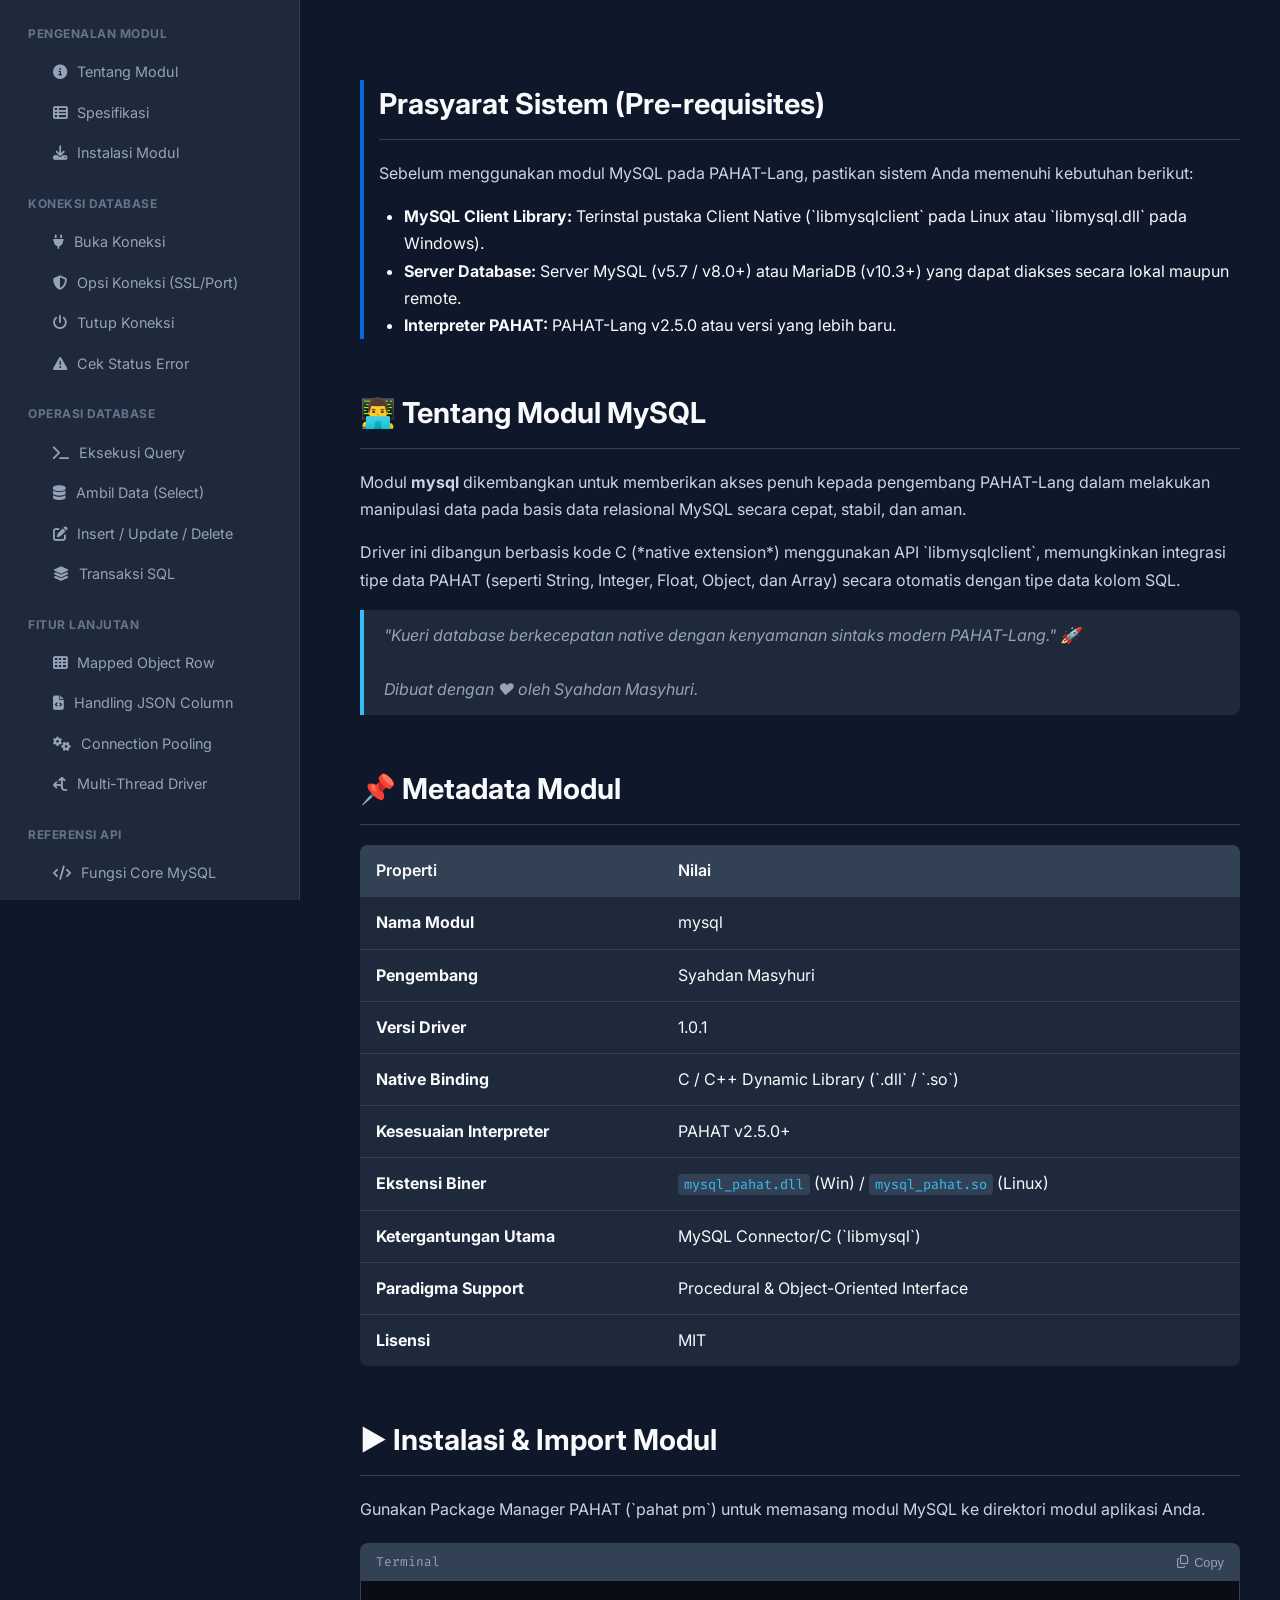
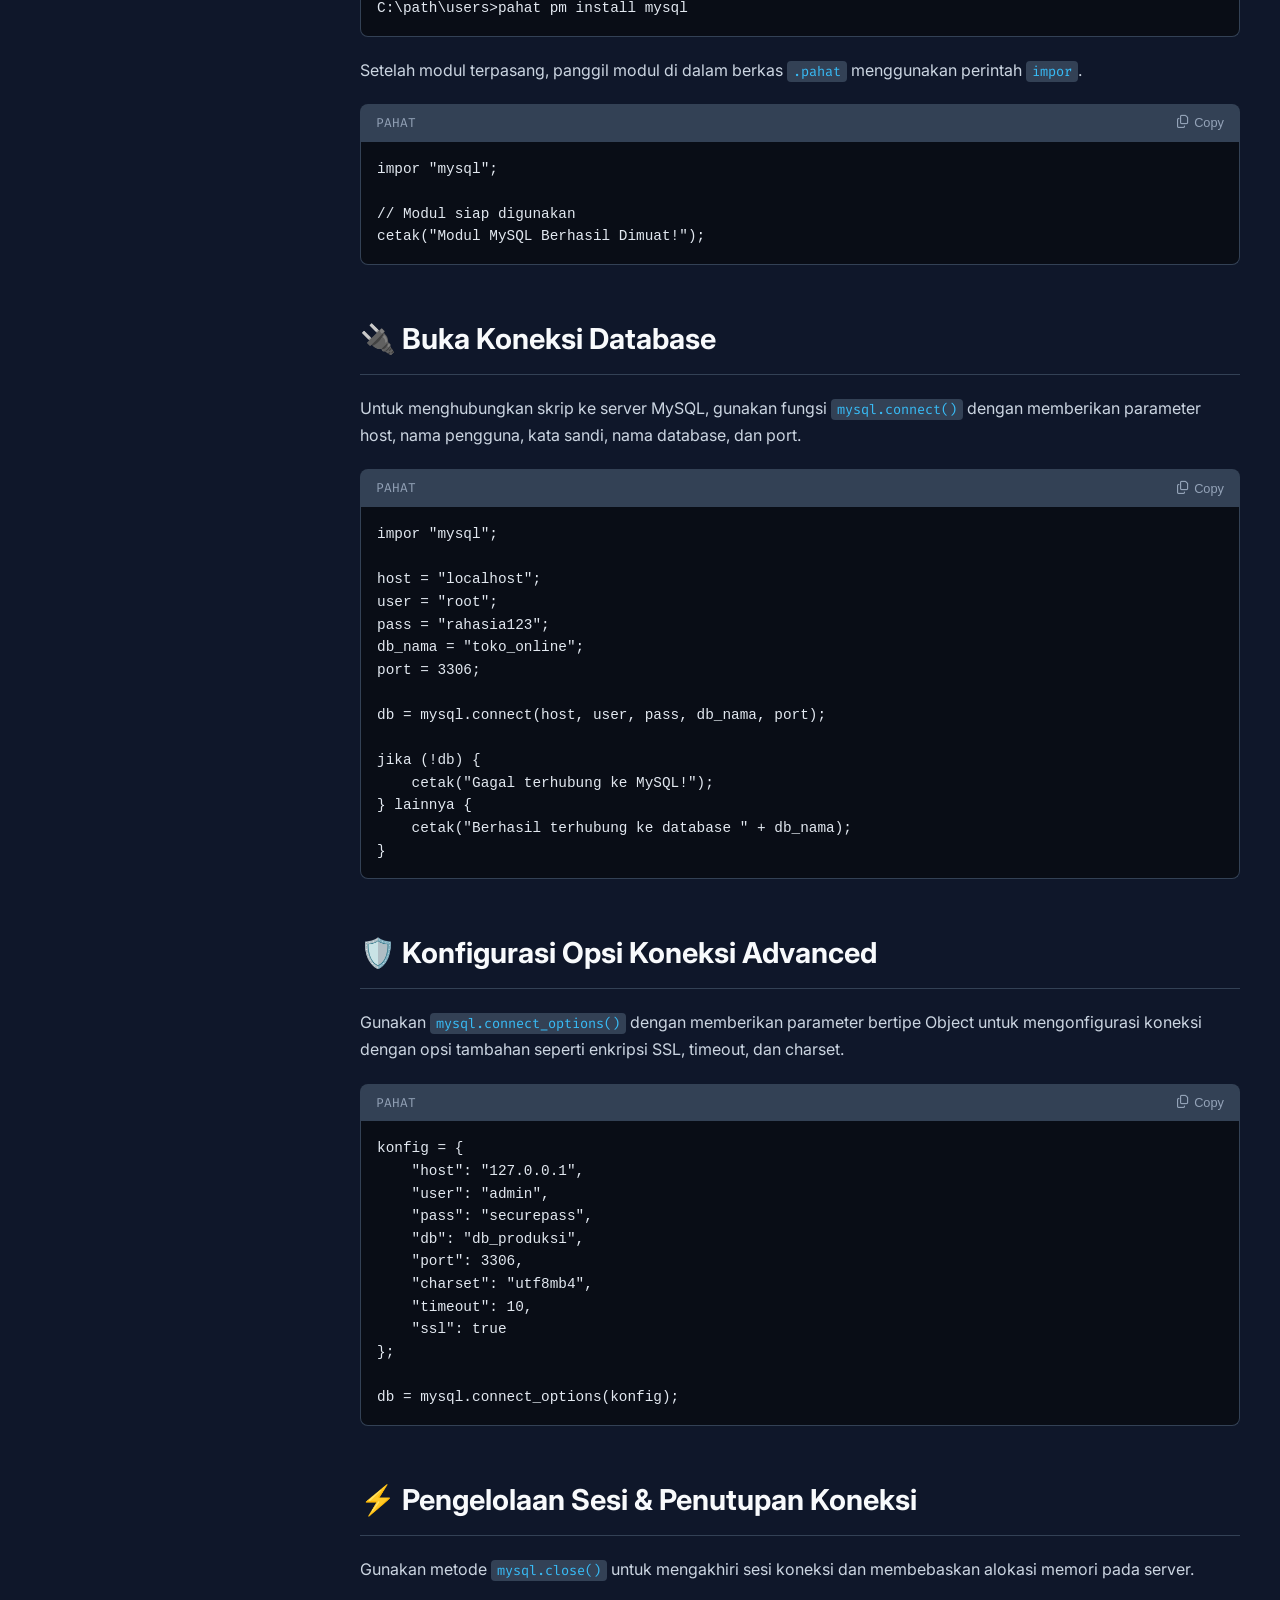
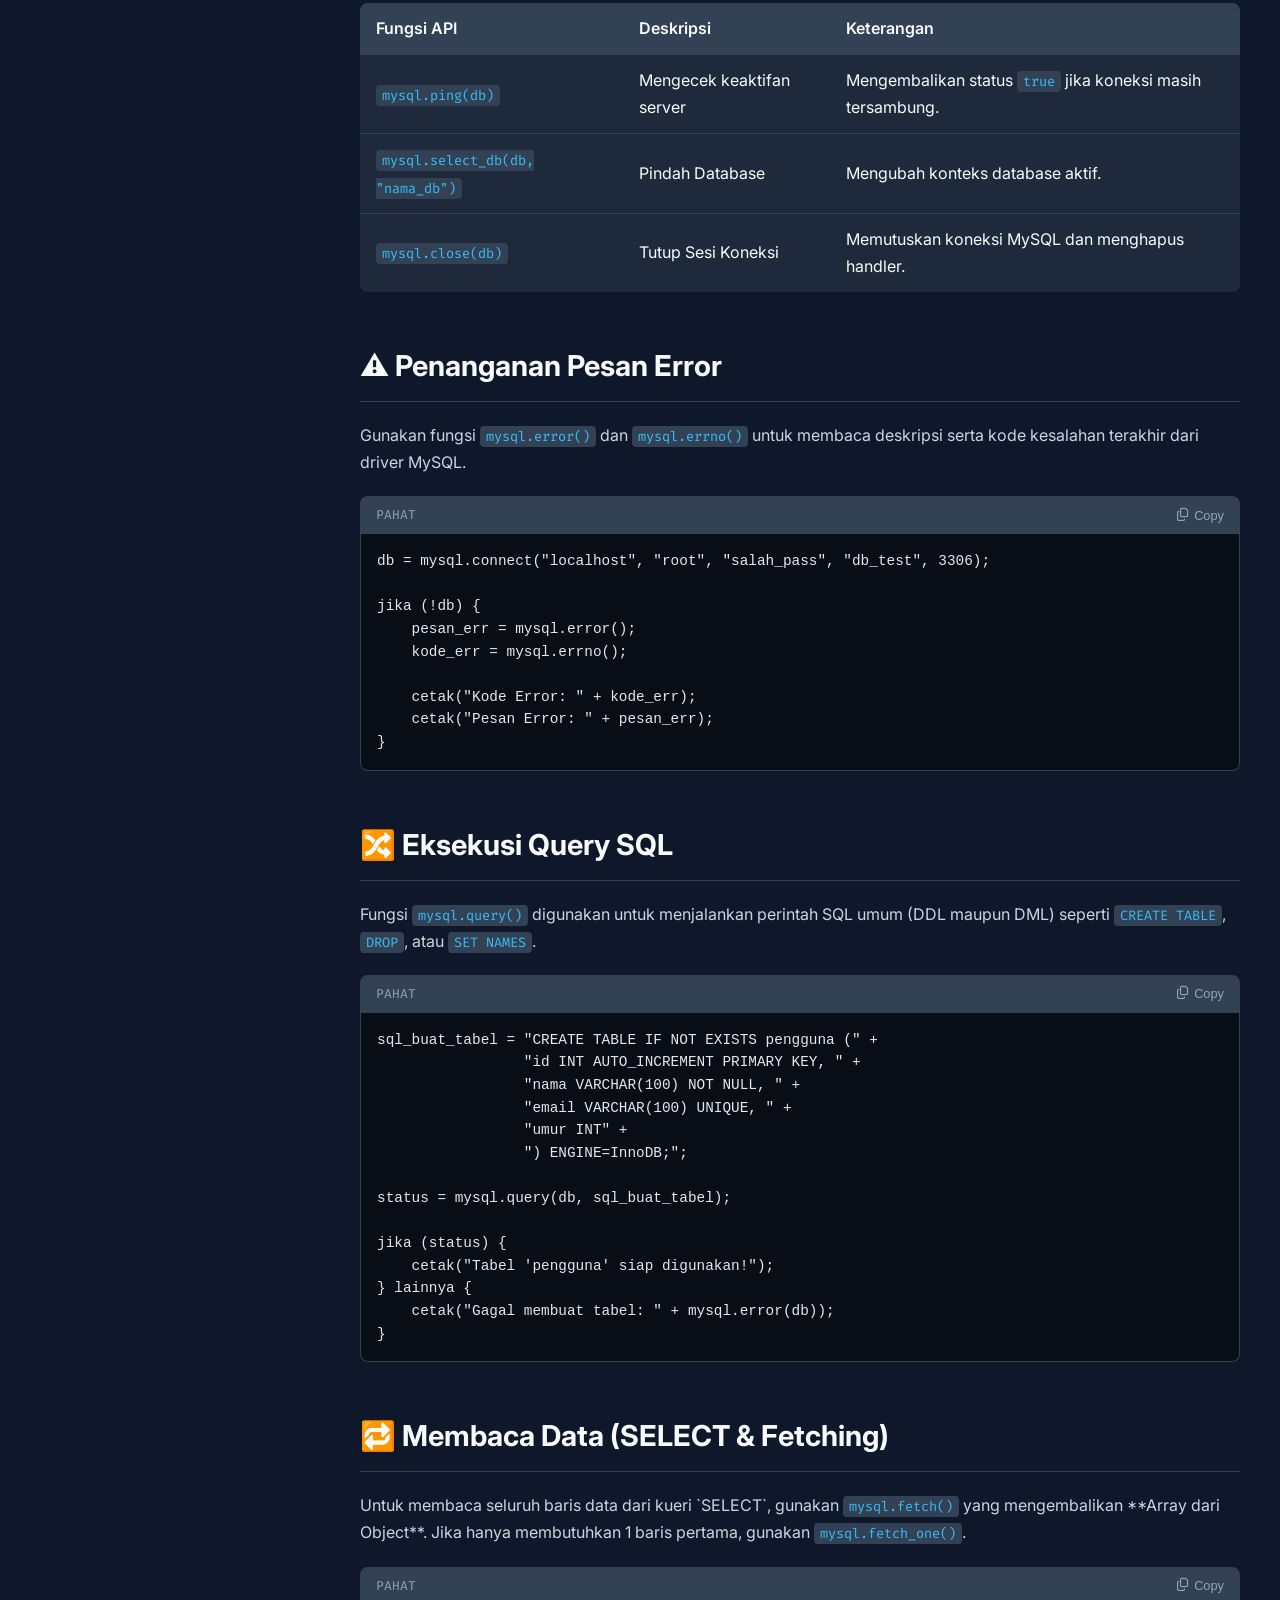
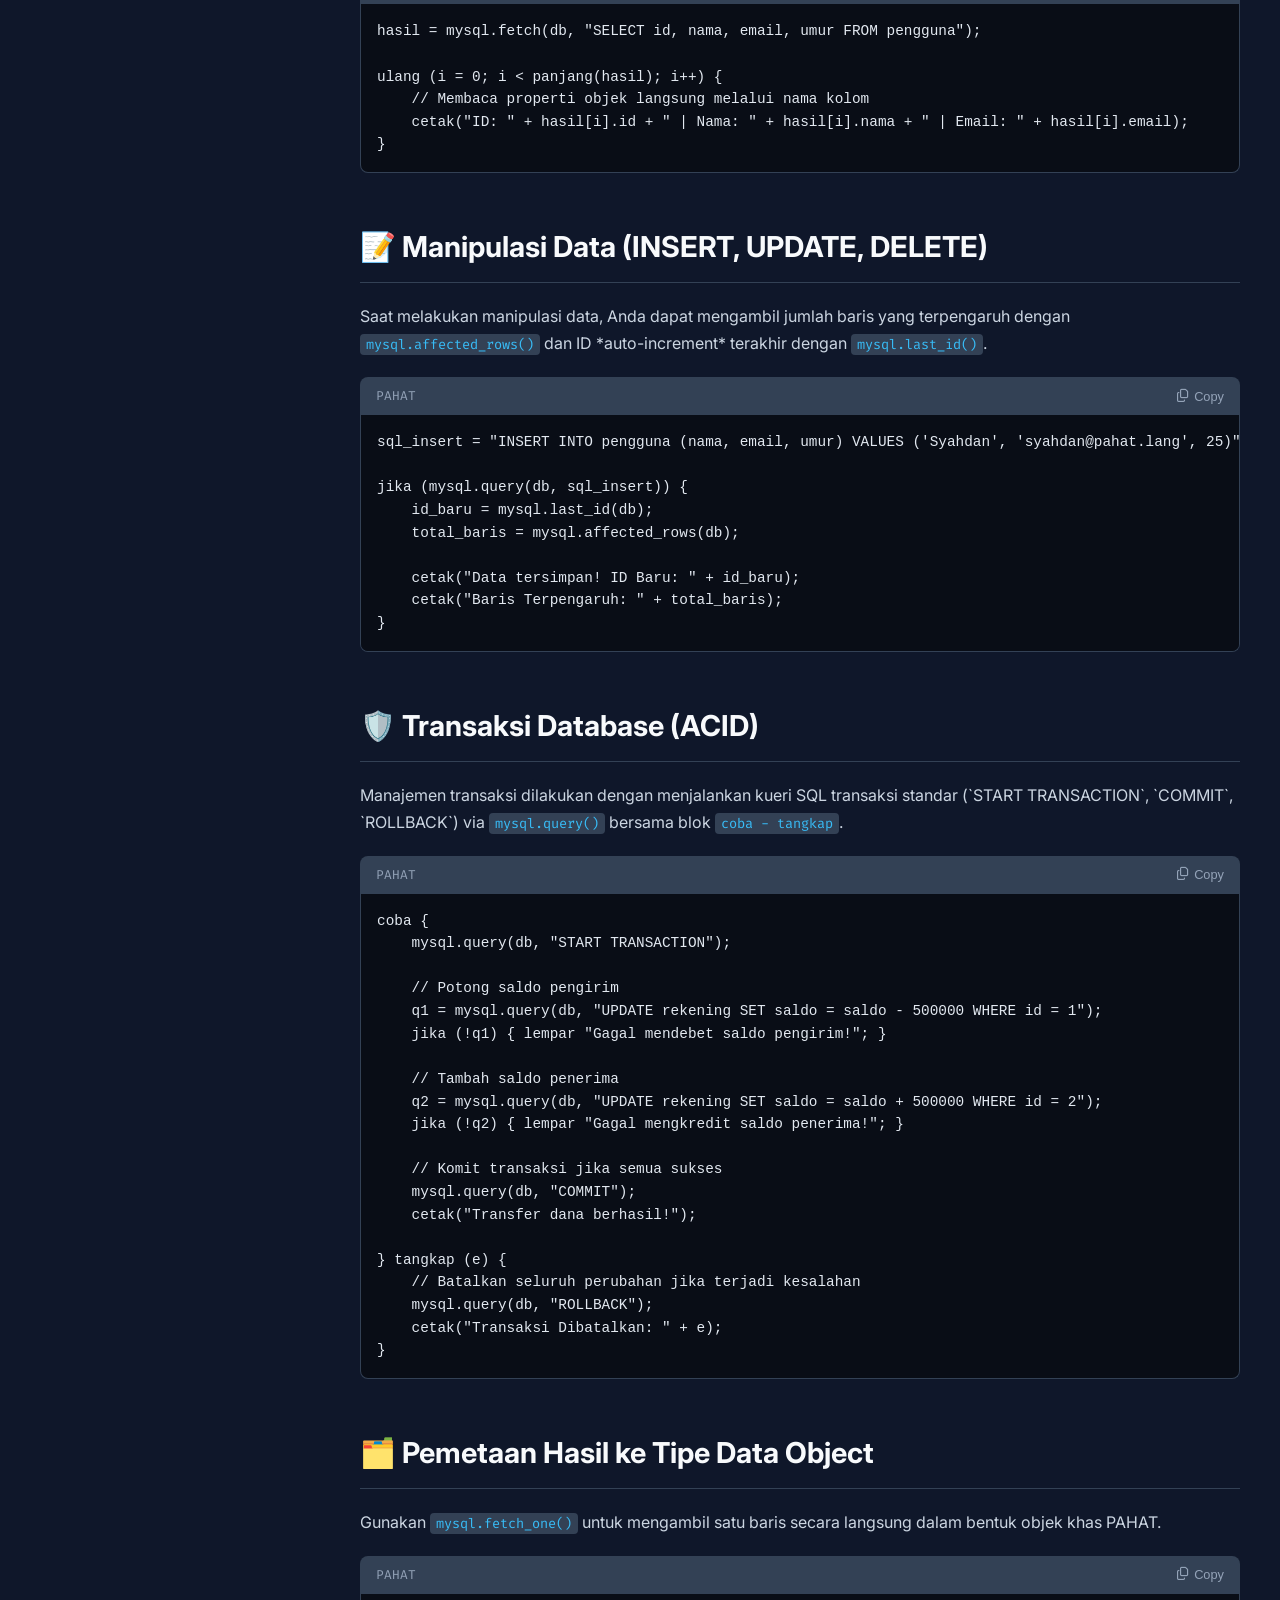
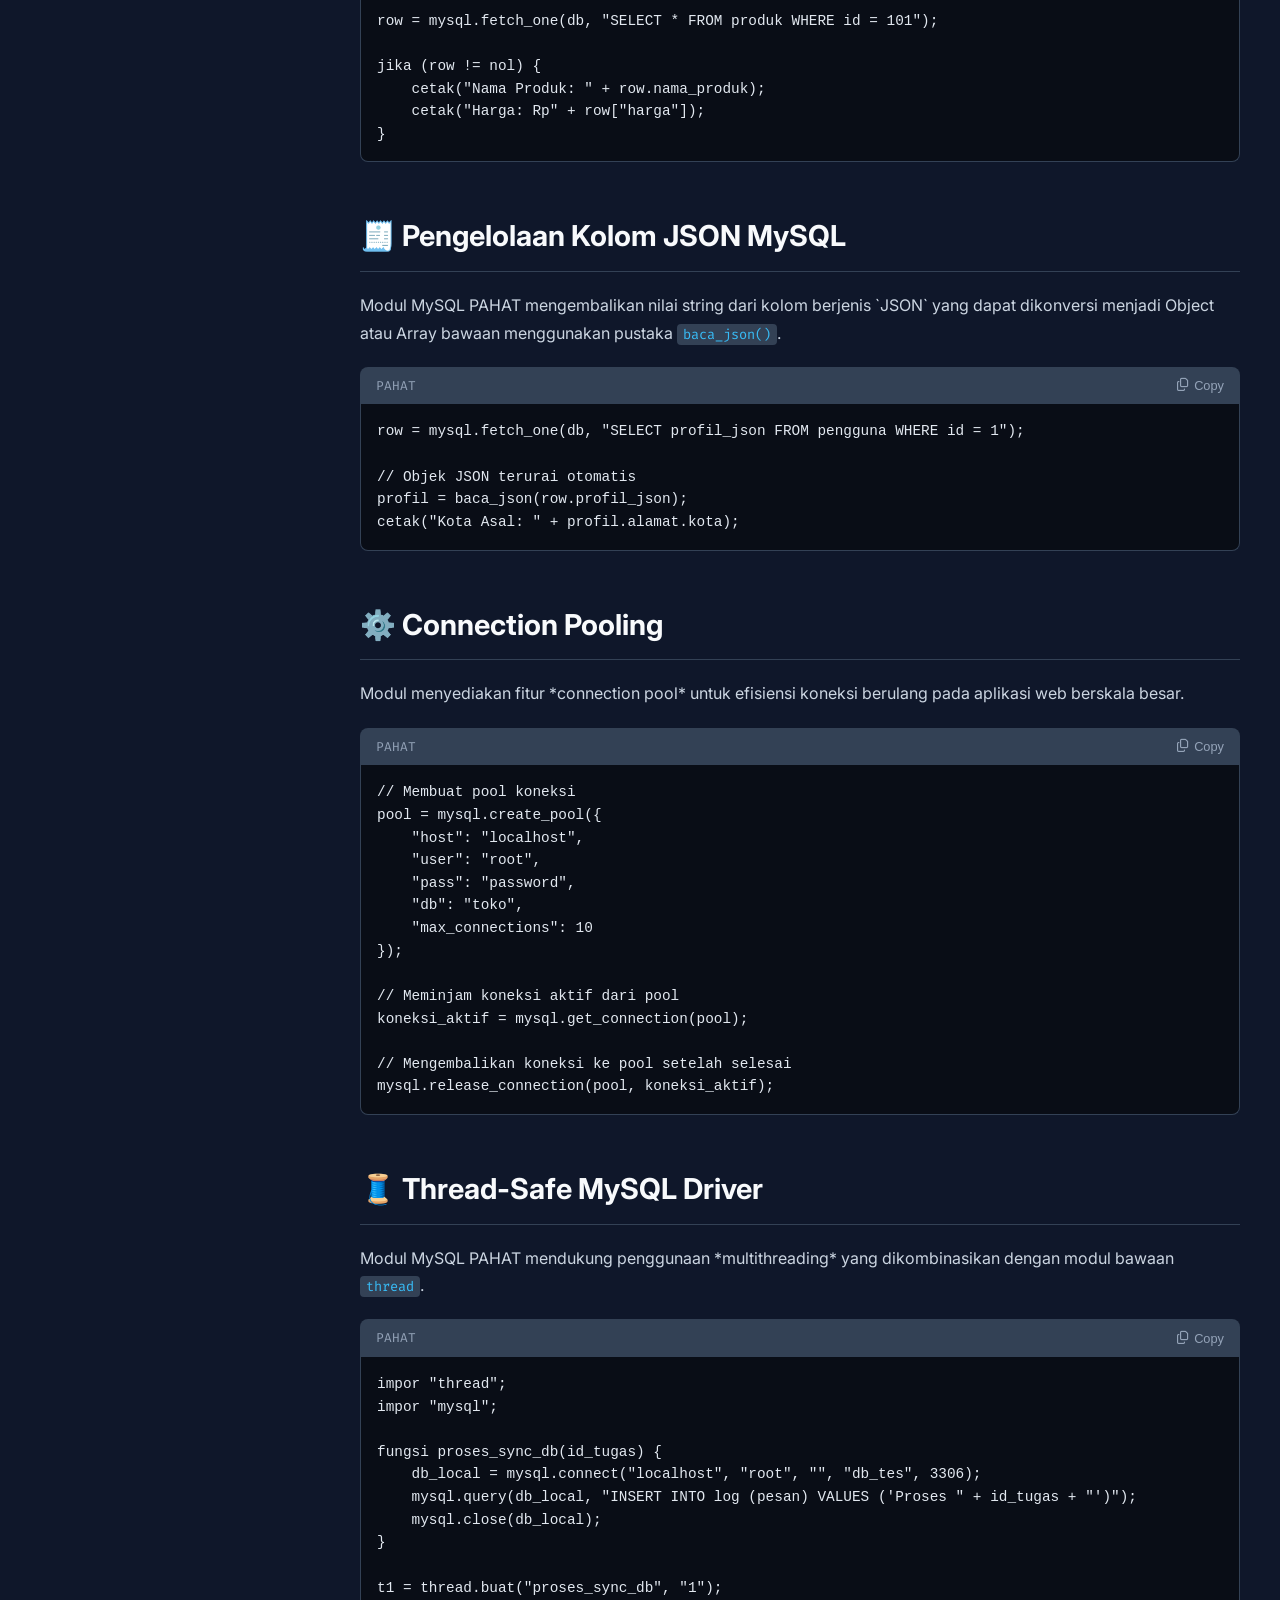
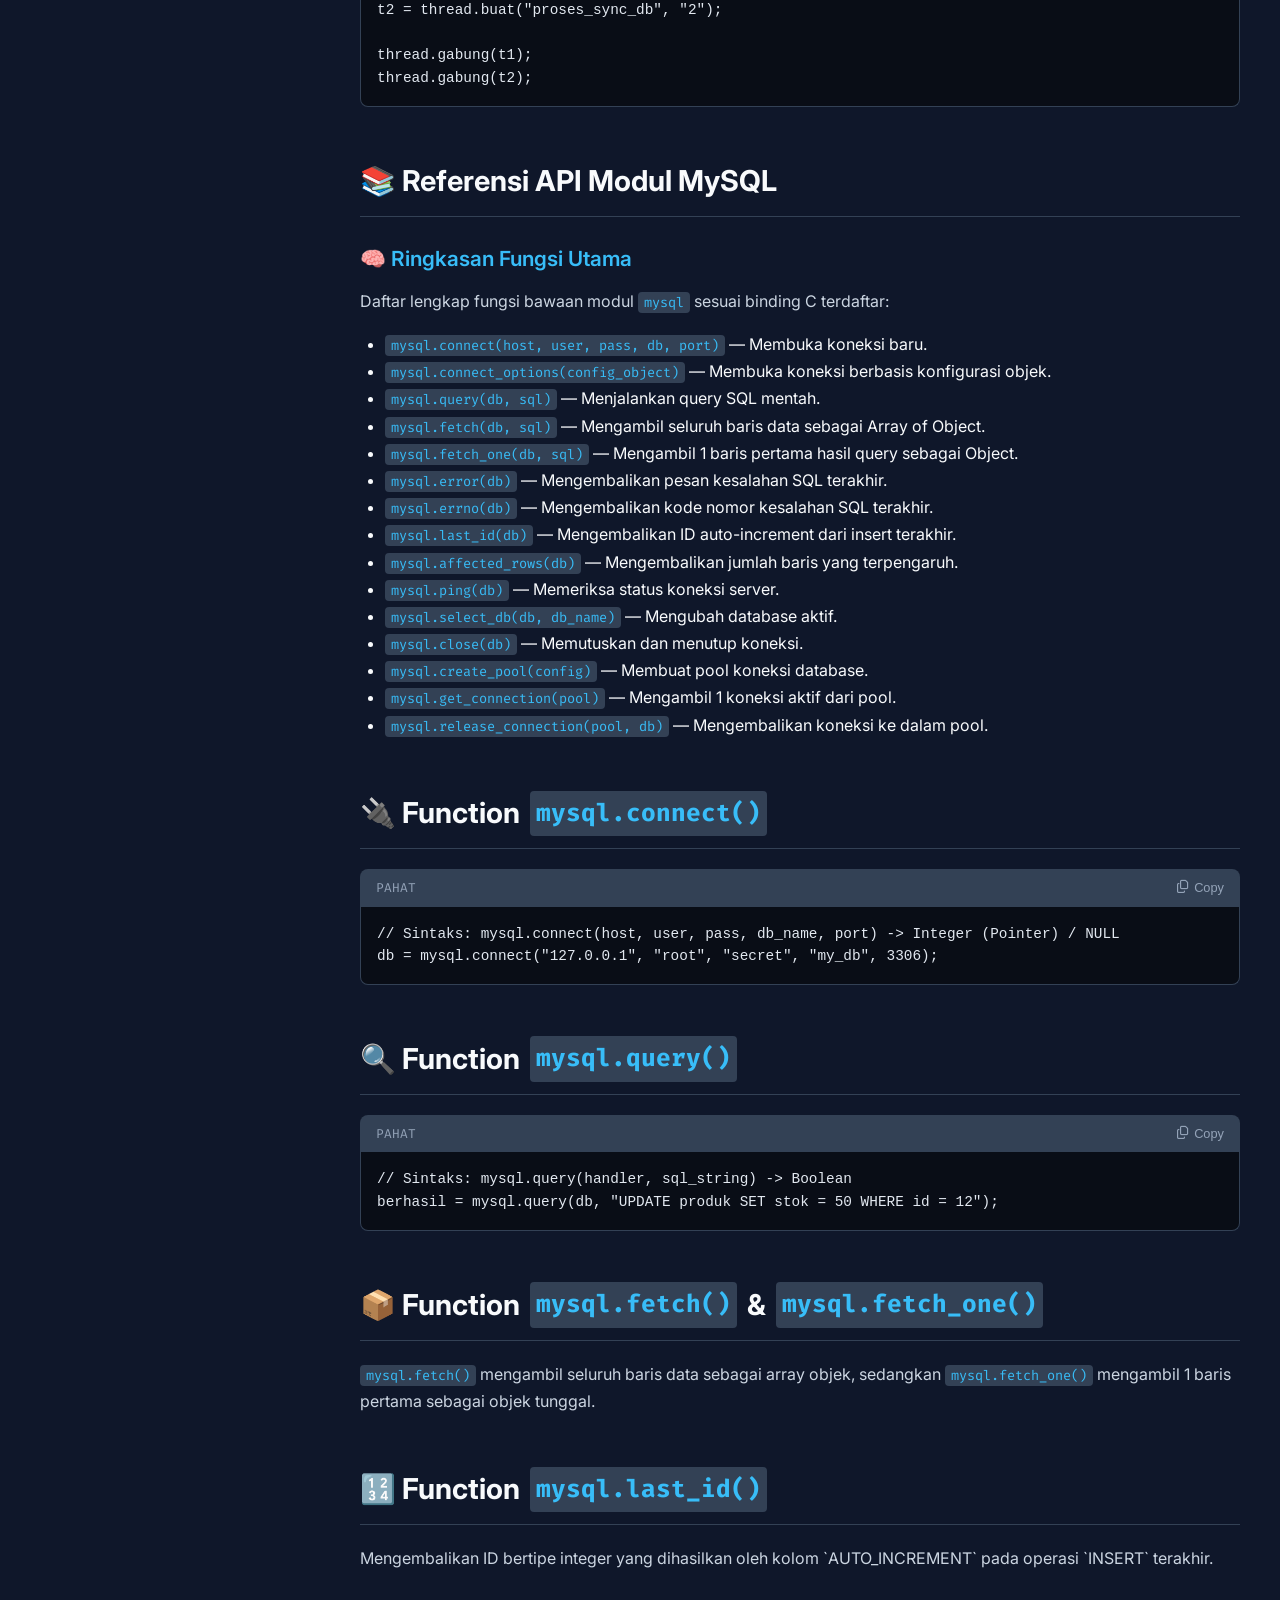
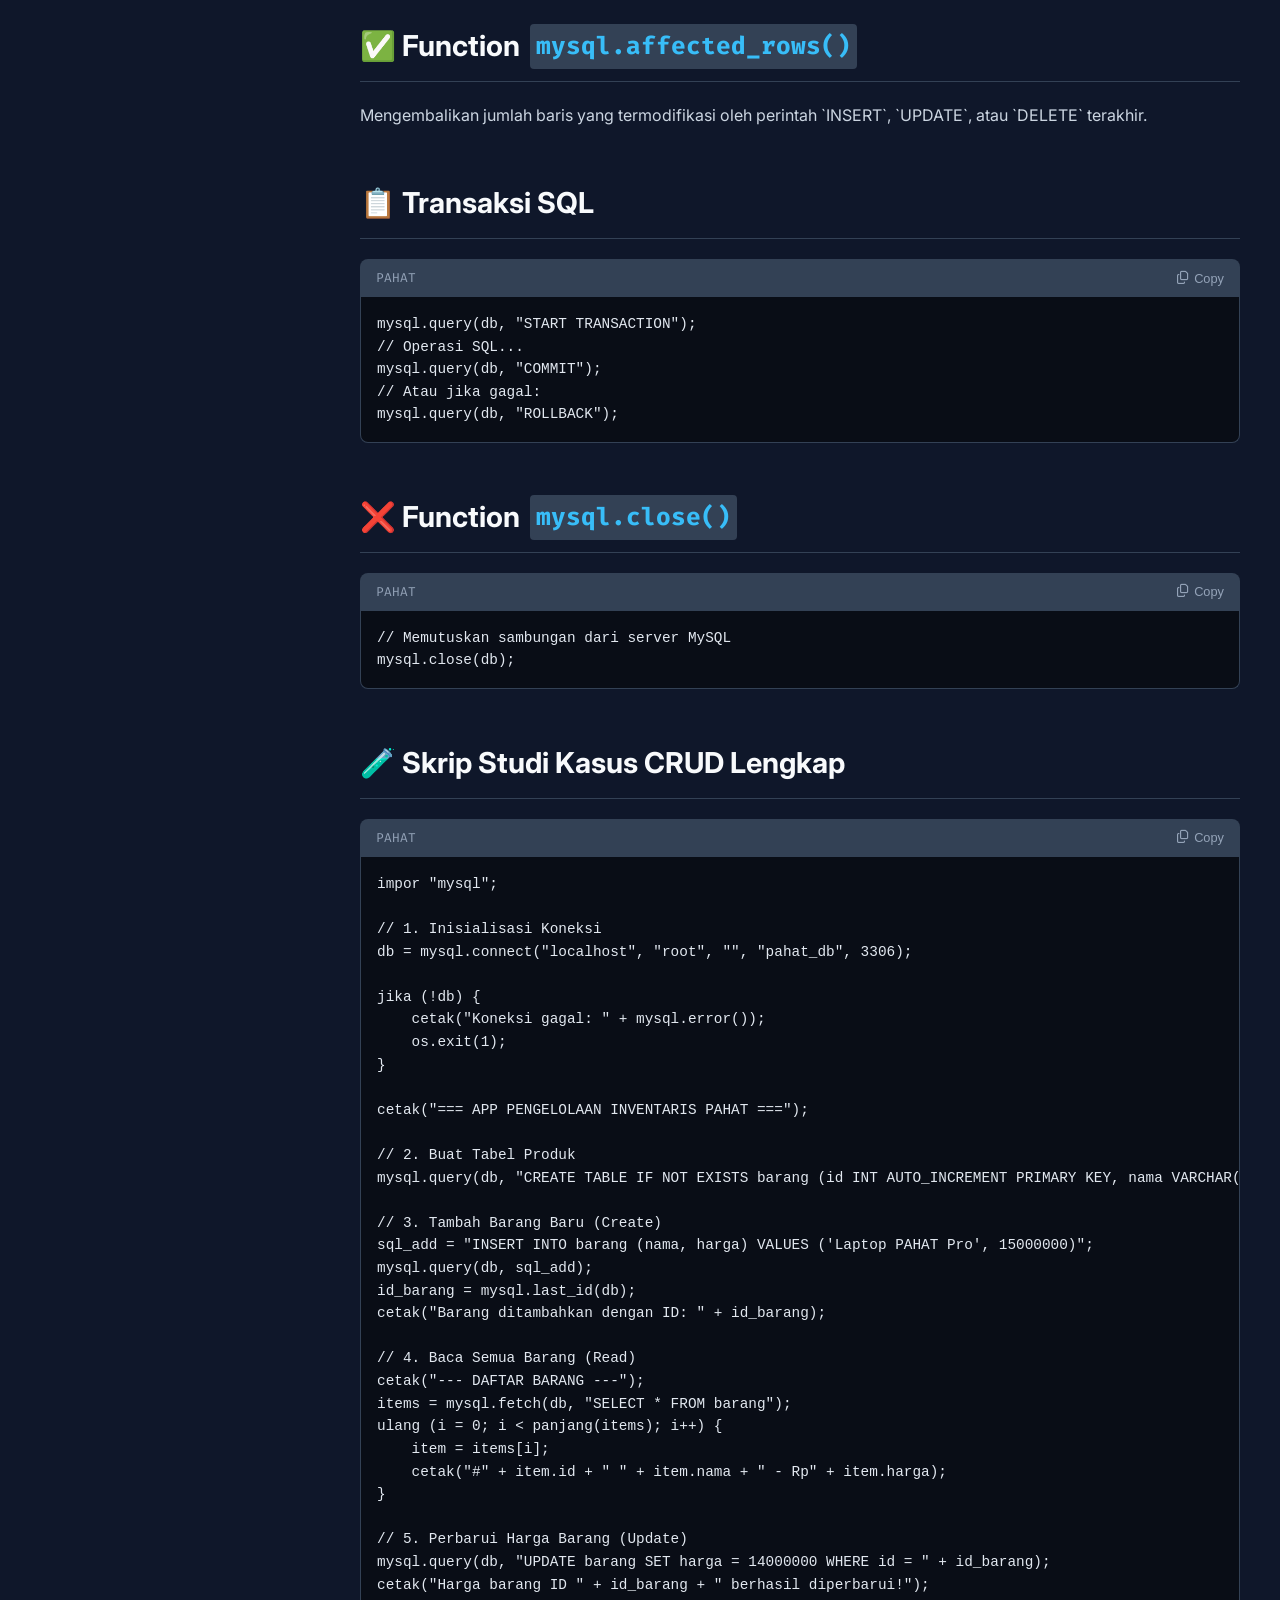
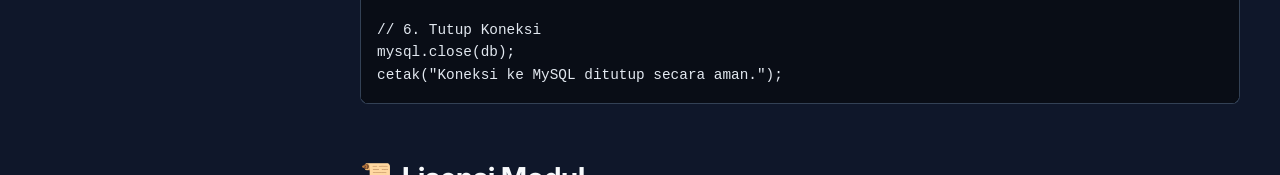
==== docs/database/mysql.html @ 60124f6e "add mysql docs module and update version 2.5.0" ====
<!DOCTYPE html>
<html lang="id">
<head>
    <meta charset="UTF-8">
    <meta name="viewport" content="width=device-width, initial-scale=1.0">
    <link rel="icon" type="image/x-icon" href="../assets/img/favicon.ico">
    <title>PAHAT MySQL Module - Documentation Guide</title>
    <meta name="title" content="PAHAT-Lang - Dokumentasi Modul MySQL">
    <meta name="description" content="Dokumentasi resmi penggunaan modul database MySQL untuk bahasa pemrograman PAHAT-Lang. Modul native C, query eksekusi, prepared statement, dan koneksi database.">
    <meta name="keywords" content="PAHAT, PAHAT-Lang, MySQL Module, Database Driver, C Extension, PAHAT Database, MySQL Connector">
    <meta name="robots" content="index, follow">

    <!-- Open Graph / Facebook / WhatsApp -->
    <meta property="og:type" content="website">
    <meta property="og:url" content="https://adan1996.github.io/PAHAT-Lang/">
    <meta property="og:title" content="PAHAT-Lang - Dokumentasi Modul MySQL">
    <meta property="og:description" content="Panduan lengkap penggunaan Modul MySQL pada bahasa pemrograman PAHAT-Lang.">
    <meta property="og:image" content="https://adan1996.github.io/PAHAT-Lang/assets/img/pahat.jpg">
    
    <link rel="preconnect" href="https://fonts.googleapis.com">
    <link rel="preconnect" href="https://fonts.gstatic.com" crossorigin>
    <meta name="google-site-verification" content="OaLiclYNOwslLSfNQ2kmZGcojz48e80lO0XV3UPXADo" />
    <link href="https://fonts.googleapis.com/css2?family=Fira+Code:wght@400;500;600&family=Inter:wght@300;400;500;600;700;800&display=swap" rel="stylesheet">
    <link rel="stylesheet" href="https://cdnjs.cloudflare.com/ajax/libs/font-awesome/6.4.0/css/all.min.css">
    <link rel="stylesheet" href="../assets/css/style.css">
</head>
<body>

    <button class="mobile-toggle" id="menuToggle"><i class="fa-solid fa-bars"></i></button>

    <!-- Sidebar Navigation -->
    <aside id="sidebar">
        <div class="nav-group">
            <div class="nav-title">Pengenalan Modul</div>
            <ul class="nav-links">
                <li><a href="#tentang"><i class="fa-solid fa-circle-info"></i> Tentang Modul</a></li>
                <li><a href="#metadata"><i class="fa-solid fa-table-list"></i> Spesifikasi</a></li>
                <li><a href="#tahap-awal"><i class="fa-solid fa-download"></i> Instalasi Modul</a></li>
            </ul>
        </div>

        <div class="nav-group">
            <div class="nav-title">Koneksi Database</div>
            <ul class="nav-links">
                <li><a href="#variabel"><i class="fa-solid fa-plug"></i> Buka Koneksi</a></li>
                <li><a href="#tipe-data"><i class="fa-solid fa-shield-halved"></i> Opsi Koneksi (SSL/Port)</a></li>
                <li><a href="#operator"><i class="fa-solid fa-power-off"></i> Tutup Koneksi</a></li>
                <li><a href="#input-output"><i class="fa-solid fa-triangle-exclamation"></i> Cek Status Error</a></li>
            </ul>
        </div>

        <div class="nav-group">
            <div class="nav-title">Operasi Database</div>
            <ul class="nav-links">
                <li><a href="#percabangan"><i class="fa-solid fa-terminal"></i> Eksekusi Query</a></li>
                <li><a href="#perulangan"><i class="fa-solid fa-database"></i> Ambil Data (Select)</a></li>
                <li><a href="#switch"><i class="fa-solid fa-pen-to-square"></i> Insert / Update / Delete</a></li>
                <li><a href="#try"><i class="fa-solid fa-layer-group"></i> Transaksi SQL</a></li>
            </ul>
        </div>

        <div class="nav-group">
            <div class="nav-title">Fitur Lanjutan</div>
            <ul class="nav-links">
                <li><a href="#object"><i class="fa-solid fa-table-cells"></i> Mapped Object Row</a></li>
                <li><a href="#json"><i class="fa-solid fa-file-code"></i> Handling JSON Column</a></li>
                <li><a href="#fungsi"><i class="fa-solid fa-gears"></i> Connection Pooling</a></li>
                <li><a href="#modul"><i class="fa-solid fa-arrows-split-up-and-left"></i> Multi-Thread Driver</a></li>
            </ul>
        </div>

        <div class="nav-group">
            <div class="nav-title">Referensi API</div>
            <ul class="nav-links">
                <li><a href="#core-builtin"><i class="fa-solid fa-code"></i> Fungsi Core MySQL</a></li>
                <li><a href="#std-math"><i class="fa-solid fa-link"></i> mysql.connect()</a></li>
                <li><a href="#std-string"><i class="fa-solid fa-magnifying-glass"></i> mysql.query()</a></li>
                <li><a href="#std-file"><i class="fa-solid fa-box-archive"></i> mysql.fetch() & mysql.fetch_one()</a></li>
                <li><a href="#std-os"><i class="fa-solid fa-hashtag"></i> mysql.last_id()</a></li>
                <li><a href="#std-time"><i class="fa-solid fa-square-check"></i> mysql.affected_rows()</a></li>
                <li><a href="#std-thread"><i class="fa-solid fa-list-check"></i> Transaksi SQL</a></li>
                <li><a href="#std-http"><i class="fa-solid fa-circle-xmark"></i> mysql.close()</a></li>
            </ul>
        </div>
        
        <div class="nav-group">
            <div class="nav-title">Modul Lainnya</div>
            <ul class="nav-links">
                <li><a href="https://adan1996.github.io/PAHAT-Lang/"><i class="fa-solid fa-house"></i> Utama (PAHAT Docs)</a></li>
            </ul>
        </div>

        <div class="nav-group">
            <div class="nav-title">Lainnya</div>
            <ul class="nav-links">
                <li><a href="#contoh-lengkap"><i class="fa-solid fa-laptop-code"></i> Skrip Studi Kasus</a></li>
                <li><a href="#lisensi"><i class="fa-solid fa-certificate"></i> Lisensi Modul</a></li>
            </ul>
        </div>
    </aside>

    <!-- Main Content -->
    <main>
        <!-- Section Syarat & Ketentuan Sistem (Pre-requisites) -->
        <section class="prerequisites">
            <h2>Prasyarat Sistem (Pre-requisites)</h2>
            <p>Sebelum menggunakan modul MySQL pada PAHAT-Lang, pastikan sistem Anda memenuhi kebutuhan berikut:</p>
            
            <ul>
                <li><strong>MySQL Client Library:</strong> Terinstal pustaka Client Native (`libmysqlclient` pada Linux atau `libmysql.dll` pada Windows).</li>
                <li><strong>Server Database:</strong> Server MySQL (v5.7 / v8.0+) atau MariaDB (v10.3+) yang dapat diakses secara lokal maupun remote.</li>
                <li><strong>Interpreter PAHAT:</strong> PAHAT-Lang v2.5.0 atau versi yang lebih baru.</li>
            </ul>
        </section>

        <!-- Tentang PAHAT MySQL -->
        <section id="tentang">
            <h2>👨‍💻 Tentang Modul MySQL</h2>
            <p>Modul <strong>mysql</strong> dikembangkan untuk memberikan akses penuh kepada pengembang PAHAT-Lang dalam melakukan manipulasi data pada basis data relasional MySQL secara cepat, stabil, dan aman.</p>
            <p>Driver ini dibangun berbasis kode C (*native extension*) menggunakan API `libmysqlclient`, memungkinkan integrasi tipe data PAHAT (seperti String, Integer, Float, Object, dan Array) secara otomatis dengan tipe data kolom SQL.</p>
            <blockquote>"Kueri database berkecepatan native dengan kenyamanan sintaks modern PAHAT-Lang." 🚀 <br><br> Dibuat dengan ❤️ oleh Syahdan Masyhuri.</blockquote>
        </section>

        <!-- Metadata -->
        <section id="metadata">
            <h2>📌 Metadata Modul</h2>
            <table>
                <thead>
                    <tr><th>Properti</th><th>Nilai</th></tr>
                </thead>
                <tbody>
                    <tr><td><strong>Nama Modul</strong></td><td>mysql</td></tr>
                    <tr><td><strong>Pengembang</strong></td><td>Syahdan Masyhuri</td></tr>
                    <tr><td><strong>Versi Driver</strong></td><td>1.0.1</td></tr>
                    <tr><td><strong>Native Binding</strong></td><td>C / C++ Dynamic Library (`.dll` / `.so`)</td></tr>
                    <tr><td><strong>Kesesuaian Interpreter</strong></td><td>PAHAT v2.5.0+</td></tr>
                    <tr><td><strong>Ekstensi Biner</strong></td><td><code>mysql_pahat.dll</code> (Win) / <code>mysql_pahat.so</code> (Linux)</td></tr>
                    <tr><td><strong>Ketergantungan Utama</strong></td><td>MySQL Connector/C (`libmysql`)</td></tr>
                    <tr><td><strong>Paradigma Support</strong></td><td>Procedural & Object-Oriented Interface</td></tr>
                    <tr><td><strong>Lisensi</strong></td><td>MIT</td></tr>
                </tbody>
            </table>
        </section>

        <!-- Tahap Awal / Instalasi -->
        <section id="tahap-awal">
            <h2>▶️ Instalasi & Import Modul</h2>
            <p>Gunakan Package Manager PAHAT (`pahat pm`) untuk memasang modul MySQL ke direktori modul aplikasi Anda.</p>
            <div class="code-container">
                <div class="code-header"><span>Terminal</span><button class="copy-btn"><i class="fa-regular fa-copy"></i> Copy</button></div>
                <pre><code>C:\path\users>pahat pm install mysql</code></pre>
            </div>
            <p>Setelah modul terpasang, panggil modul di dalam berkas <code>.pahat</code> menggunakan perintah <code>impor</code>.</p>
            <div class="code-container">
                <div class="code-header"><span>PAHAT</span><button class="copy-btn"><i class="fa-regular fa-copy"></i> Copy</button></div>
                <pre><code>impor "mysql";

// Modul siap digunakan
cetak("Modul MySQL Berhasil Dimuat!");</code></pre>
            </div>
        </section>

        <!-- Buka Koneksi -->
        <section id="variabel">
            <h2>🔌 Buka Koneksi Database</h2>
            <p>Untuk menghubungkan skrip ke server MySQL, gunakan fungsi <code>mysql.connect()</code> dengan memberikan parameter host, nama pengguna, kata sandi, nama database, dan port.</p>
            <div class="code-container">
                <div class="code-header"><span>PAHAT</span><button class="copy-btn"><i class="fa-regular fa-copy"></i> Copy</button></div>
                <pre><code>impor "mysql";

host = "localhost";
user = "root";
pass = "rahasia123";
db_nama = "toko_online";
port = 3306;

db = mysql.connect(host, user, pass, db_nama, port);

jika (!db) {
    cetak("Gagal terhubung ke MySQL!");
} lainnya {
    cetak("Berhasil terhubung ke database " + db_nama);
}</code></pre>
            </div>
        </section>

        <!-- Konfigurasi SSL/Port -->
        <section id="tipe-data">
            <h2>🛡️ Konfigurasi Opsi Koneksi Advanced</h2>
            <p>Gunakan <code>mysql.connect_options()</code> dengan memberikan parameter bertipe Object untuk mengonfigurasi koneksi dengan opsi tambahan seperti enkripsi SSL, timeout, dan charset.</p>
            <div class="code-container">
                <div class="code-header"><span>PAHAT</span><button class="copy-btn"><i class="fa-regular fa-copy"></i> Copy</button></div>
                <pre><code>konfig = {
    "host": "127.0.0.1",
    "user": "admin",
    "pass": "securepass",
    "db": "db_produksi",
    "port": 3306,
    "charset": "utf8mb4",
    "timeout": 10,
    "ssl": true
};

db = mysql.connect_options(konfig);</code></pre>
            </div>
        </section>

        <!-- Tutup Koneksi -->
        <section id="operator">
            <h2>⚡ Pengelolaan Sesi & Penutupan Koneksi</h2>
            <p>Gunakan metode <code>mysql.close()</code> untuk mengakhiri sesi koneksi dan membebaskan alokasi memori pada server.</p>
            <table>
                <thead><tr><th>Fungsi API</th><th>Deskripsi</th><th>Keterangan</th></tr></thead>
                <tbody>
                    <tr><td><code>mysql.ping(db)</code></td><td>Mengecek keaktifan server</td><td>Mengembalikan status <code>true</code> jika koneksi masih tersambung.</td></tr>
                    <tr><td><code>mysql.select_db(db, "nama_db")</code></td><td>Pindah Database</td><td>Mengubah konteks database aktif.</td></tr>
                    <tr><td><code>mysql.close(db)</code></td><td>Tutup Sesi Koneksi</td><td>Memutuskan koneksi MySQL dan menghapus handler.</td></tr>
                </tbody>
            </table>
        </section>

        <!-- Status Error -->
        <section id="input-output">
            <h2>⚠️ Penanganan Pesan Error</h2>
            <p>Gunakan fungsi <code>mysql.error()</code> dan <code>mysql.errno()</code> untuk membaca deskripsi serta kode kesalahan terakhir dari driver MySQL.</p>
            <div class="code-container">
                <div class="code-header"><span>PAHAT</span><button class="copy-btn"><i class="fa-regular fa-copy"></i> Copy</button></div>
                <pre><code>db = mysql.connect("localhost", "root", "salah_pass", "db_test", 3306);

jika (!db) {
    pesan_err = mysql.error();
    kode_err = mysql.errno();
    
    cetak("Kode Error: " + kode_err);
    cetak("Pesan Error: " + pesan_err);
}</code></pre>
            </div>
        </section>

        <!-- Eksekusi Query -->
        <section id="percabangan">
            <h2>🔀 Eksekusi Query SQL</h2>
            <p>Fungsi <code>mysql.query()</code> digunakan untuk menjalankan perintah SQL umum (DDL maupun DML) seperti <code>CREATE TABLE</code>, <code>DROP</code>, atau <code>SET NAMES</code>.</p>
            <div class="code-container">
                <div class="code-header"><span>PAHAT</span><button class="copy-btn"><i class="fa-regular fa-copy"></i> Copy</button></div>
                <pre><code>sql_buat_tabel = "CREATE TABLE IF NOT EXISTS pengguna (" +
                 "id INT AUTO_INCREMENT PRIMARY KEY, " +
                 "nama VARCHAR(100) NOT NULL, " +
                 "email VARCHAR(100) UNIQUE, " +
                 "umur INT" +
                 ") ENGINE=InnoDB;";

status = mysql.query(db, sql_buat_tabel);

jika (status) {
    cetak("Tabel 'pengguna' siap digunakan!");
} lainnya {
    cetak("Gagal membuat tabel: " + mysql.error(db));
}</code></pre>
            </div>
        </section>

        <!-- Ambil Data (Select) -->
        <section id="perulangan">
            <h2>🔁 Membaca Data (SELECT & Fetching)</h2>
            <p>Untuk membaca seluruh baris data dari kueri `SELECT`, gunakan <code>mysql.fetch()</code> yang mengembalikan **Array dari Object**. Jika hanya membutuhkan 1 baris pertama, gunakan <code>mysql.fetch_one()</code>.</p>
            <div class="code-container">
                <div class="code-header"><span>PAHAT</span><button class="copy-btn"><i class="fa-regular fa-copy"></i> Copy</button></div>
                <pre><code>hasil = mysql.fetch(db, "SELECT id, nama, email, umur FROM pengguna");

ulang (i = 0; i < panjang(hasil); i++) {
    // Membaca properti objek langsung melalui nama kolom
    cetak("ID: " + hasil[i].id + " | Nama: " + hasil[i].nama + " | Email: " + hasil[i].email);
}</code></pre>
            </div>
        </section>

        <!-- Insert / Update / Delete -->
        <section id="switch">
            <h2>📝 Manipulasi Data (INSERT, UPDATE, DELETE)</h2>
            <p>Saat melakukan manipulasi data, Anda dapat mengambil jumlah baris yang terpengaruh dengan <code>mysql.affected_rows()</code> dan ID *auto-increment* terakhir dengan <code>mysql.last_id()</code>.</p>
            <div class="code-container">
                <div class="code-header"><span>PAHAT</span><button class="copy-btn"><i class="fa-regular fa-copy"></i> Copy</button></div>
                <pre><code>sql_insert = "INSERT INTO pengguna (nama, email, umur) VALUES ('Syahdan', 'syahdan@pahat.lang', 25)";

jika (mysql.query(db, sql_insert)) {
    id_baru = mysql.last_id(db);
    total_baris = mysql.affected_rows(db);
    
    cetak("Data tersimpan! ID Baru: " + id_baru);
    cetak("Baris Terpengaruh: " + total_baris);
}</code></pre>
            </div>
        </section>
        
        <!-- Transaksi SQL -->
        <section id="try">
            <h2>🛡️ Transaksi Database (ACID)</h2>
            <p>Manajemen transaksi dilakukan dengan menjalankan kueri SQL transaksi standar (`START TRANSACTION`, `COMMIT`, `ROLLBACK`) via <code>mysql.query()</code> bersama blok <code>coba - tangkap</code>.</p>
            <div class="code-container">
                <div class="code-header"><span>PAHAT</span><button class="copy-btn"><i class="fa-regular fa-copy"></i> Copy</button></div>
                <pre><code>coba {
    mysql.query(db, "START TRANSACTION");

    // Potong saldo pengirim
    q1 = mysql.query(db, "UPDATE rekening SET saldo = saldo - 500000 WHERE id = 1");
    jika (!q1) { lempar "Gagal mendebet saldo pengirim!"; }

    // Tambah saldo penerima
    q2 = mysql.query(db, "UPDATE rekening SET saldo = saldo + 500000 WHERE id = 2");
    jika (!q2) { lempar "Gagal mengkredit saldo penerima!"; }

    // Komit transaksi jika semua sukses
    mysql.query(db, "COMMIT");
    cetak("Transfer dana berhasil!");

} tangkap (e) {
    // Batalkan seluruh perubahan jika terjadi kesalahan
    mysql.query(db, "ROLLBACK");
    cetak("Transaksi Dibatalkan: " + e);
}</code></pre>
            </div>
        </section>

        <!-- Mapped Object Row -->
        <section id="object">
            <h2>🗂️ Pemetaan Hasil ke Tipe Data Object</h2>
            <p>Gunakan <code>mysql.fetch_one()</code> untuk mengambil satu baris secara langsung dalam bentuk objek khas PAHAT.</p>
            <div class="code-container">
                <div class="code-header"><span>PAHAT</span><button class="copy-btn"><i class="fa-regular fa-copy"></i> Copy</button></div>
                <pre><code>row = mysql.fetch_one(db, "SELECT * FROM produk WHERE id = 101");

jika (row != nol) {
    cetak("Nama Produk: " + row.nama_produk);
    cetak("Harga: Rp" + row["harga"]);
}</code></pre>
            </div>
        </section>

        <!-- Handling JSON Column -->
        <section id="json">
            <h2>🧾 Pengelolaan Kolom JSON MySQL</h2>
            <p>Modul MySQL PAHAT mengembalikan nilai string dari kolom berjenis `JSON` yang dapat dikonversi menjadi Object atau Array bawaan menggunakan pustaka <code>baca_json()</code>.</p>
            <div class="code-container">
                <div class="code-header"><span>PAHAT</span><button class="copy-btn"><i class="fa-regular fa-copy"></i> Copy</button></div>
                <pre><code>row = mysql.fetch_one(db, "SELECT profil_json FROM pengguna WHERE id = 1");

// Objek JSON terurai otomatis
profil = baca_json(row.profil_json);
cetak("Kota Asal: " + profil.alamat.kota);</code></pre>
            </div>
        </section>

        <!-- Connection Pooling -->
        <section id="fungsi">
            <h2>⚙️ Connection Pooling</h2>
            <p>Modul menyediakan fitur *connection pool* untuk efisiensi koneksi berulang pada aplikasi web berskala besar.</p>
            <div class="code-container">
                <div class="code-header"><span>PAHAT</span><button class="copy-btn"><i class="fa-regular fa-copy"></i> Copy</button></div>
                <pre><code>// Membuat pool koneksi
pool = mysql.create_pool({
    "host": "localhost",
    "user": "root",
    "pass": "password",
    "db": "toko",
    "max_connections": 10
});

// Meminjam koneksi aktif dari pool
koneksi_aktif = mysql.get_connection(pool);

// Mengembalikan koneksi ke pool setelah selesai
mysql.release_connection(pool, koneksi_aktif);</code></pre>
            </div>
        </section>

        <!-- Multi-Thread Driver -->
        <section id="modul">
            <h2>🧵 Thread-Safe MySQL Driver</h2>
            <p>Modul MySQL PAHAT mendukung penggunaan *multithreading* yang dikombinasikan dengan modul bawaan <code>thread</code>.</p>
            <div class="code-container">
                <div class="code-header"><span>PAHAT</span><button class="copy-btn"><i class="fa-regular fa-copy"></i> Copy</button></div>
                <pre><code>impor "thread";
impor "mysql";

fungsi proses_sync_db(id_tugas) {
    db_local = mysql.connect("localhost", "root", "", "db_tes", 3306);
    mysql.query(db_local, "INSERT INTO log (pesan) VALUES ('Proses " + id_tugas + "')");
    mysql.close(db_local);
}

t1 = thread.buat("proses_sync_db", "1");
t2 = thread.buat("proses_sync_db", "2");

thread.gabung(t1);
thread.gabung(t2);</code></pre>
            </div>
        </section>

        <!-- Standard Library / Referensi API -->
        <section id="core-builtin">
            <h2>📚 Referensi API Modul MySQL</h2>
            <h3>🧠 Ringkasan Fungsi Utama</h3>
            <p>Daftar lengkap fungsi bawaan modul <code>mysql</code> sesuai binding C terdaftar:</p>
            <ul>
                <li><code>mysql.connect(host, user, pass, db, port)</code> — Membuka koneksi baru.</li>
                <li><code>mysql.connect_options(config_object)</code> — Membuka koneksi berbasis konfigurasi objek.</li>
                <li><code>mysql.query(db, sql)</code> — Menjalankan query SQL mentah.</li>
                <li><code>mysql.fetch(db, sql)</code> — Mengambil seluruh baris data sebagai Array of Object.</li>
                <li><code>mysql.fetch_one(db, sql)</code> — Mengambil 1 baris pertama hasil query sebagai Object.</li>
                <li><code>mysql.error(db)</code> — Mengembalikan pesan kesalahan SQL terakhir.</li>
                <li><code>mysql.errno(db)</code> — Mengembalikan kode nomor kesalahan SQL terakhir.</li>
                <li><code>mysql.last_id(db)</code> — Mengembalikan ID auto-increment dari insert terakhir.</li>
                <li><code>mysql.affected_rows(db)</code> — Mengembalikan jumlah baris yang terpengaruh.</li>
                <li><code>mysql.ping(db)</code> — Memeriksa status koneksi server.</li>
                <li><code>mysql.select_db(db, db_name)</code> — Mengubah database aktif.</li>
                <li><code>mysql.close(db)</code> — Memutuskan dan menutup koneksi.</li>
                <li><code>mysql.create_pool(config)</code> — Membuat pool koneksi database.</li>
                <li><code>mysql.get_connection(pool)</code> — Mengambil 1 koneksi aktif dari pool.</li>
                <li><code>mysql.release_connection(pool, db)</code> — Mengembalikan koneksi ke dalam pool.</li>
            </ul>
        </section>

        <section id="std-math">
            <h2>🔌 Function <code>mysql.connect()</code></h2>
            <div class="code-container">
                <div class="code-header"><span>PAHAT</span><button class="copy-btn"><i class="fa-regular fa-copy"></i> Copy</button></div>
                <pre><code>// Sintaks: mysql.connect(host, user, pass, db_name, port) -> Integer (Pointer) / NULL
db = mysql.connect("127.0.0.1", "root", "secret", "my_db", 3306);</code></pre>
            </div>
        </section>

        <section id="std-string">
            <h2>🔍 Function <code>mysql.query()</code></h2>
            <div class="code-container">
                <div class="code-header"><span>PAHAT</span><button class="copy-btn"><i class="fa-regular fa-copy"></i> Copy</button></div>
                <pre><code>// Sintaks: mysql.query(handler, sql_string) -> Boolean
berhasil = mysql.query(db, "UPDATE produk SET stok = 50 WHERE id = 12");</code></pre>
            </div>
        </section>

        <section id="std-file">
            <h2>📦 Function <code>mysql.fetch()</code> & <code>mysql.fetch_one()</code></h2>
            <p><code>mysql.fetch()</code> mengambil seluruh baris data sebagai array objek, sedangkan <code>mysql.fetch_one()</code> mengambil 1 baris pertama sebagai objek tunggal.</p>
        </section>

        <section id="std-os">
            <h2>🔢 Function <code>mysql.last_id()</code></h2>
            <p>Mengembalikan ID bertipe integer yang dihasilkan oleh kolom `AUTO_INCREMENT` pada operasi `INSERT` terakhir.</p>
        </section>

        <section id="std-time">
            <h2>✅ Function <code>mysql.affected_rows()</code></h2>
            <p>Mengembalikan jumlah baris yang termodifikasi oleh perintah `INSERT`, `UPDATE`, atau `DELETE` terakhir.</p>
        </section>

        <section id="std-thread">
            <h2>📋 Transaksi SQL</h2>
            <div class="code-container">
                <div class="code-header"><span>PAHAT</span><button class="copy-btn"><i class="fa-regular fa-copy"></i> Copy</button></div>
                <pre><code>mysql.query(db, "START TRANSACTION");
// Operasi SQL...
mysql.query(db, "COMMIT");
// Atau jika gagal:
mysql.query(db, "ROLLBACK");</code></pre>
            </div>
        </section>
        
        <section id="std-http">
            <h2>❌ Function <code>mysql.close()</code></h2>
            <div class="code-container">
                <div class="code-header"><span>PAHAT</span><button class="copy-btn"><i class="fa-regular fa-copy"></i> Copy</button></div>
                <pre><code>// Memutuskan sambungan dari server MySQL
mysql.close(db);</code></pre>
            </div>
        </section>

        <!-- Contoh Program Lengkap -->
        <section id="contoh-lengkap">
            <h2>🧪 Skrip Studi Kasus CRUD Lengkap</h2>
            <div class="code-container">
                <div class="code-header"><span>PAHAT</span><button class="copy-btn"><i class="fa-regular fa-copy"></i> Copy</button></div>
                <pre><code>impor "mysql";

// 1. Inisialisasi Koneksi
db = mysql.connect("localhost", "root", "", "pahat_db", 3306);

jika (!db) {
    cetak("Koneksi gagal: " + mysql.error());
    os.exit(1);
}

cetak("=== APP PENGELOLAAN INVENTARIS PAHAT ===");

// 2. Buat Tabel Produk
mysql.query(db, "CREATE TABLE IF NOT EXISTS barang (id INT AUTO_INCREMENT PRIMARY KEY, nama VARCHAR(50), harga INT)");

// 3. Tambah Barang Baru (Create)
sql_add = "INSERT INTO barang (nama, harga) VALUES ('Laptop PAHAT Pro', 15000000)";
mysql.query(db, sql_add);
id_barang = mysql.last_id(db);
cetak("Barang ditambahkan dengan ID: " + id_barang);

// 4. Baca Semua Barang (Read)
cetak("--- DAFTAR BARANG ---");
items = mysql.fetch(db, "SELECT * FROM barang");
ulang (i = 0; i < panjang(items); i++) {
    item = items[i];
    cetak("#" + item.id + " " + item.nama + " - Rp" + item.harga);
}

// 5. Perbarui Harga Barang (Update)
mysql.query(db, "UPDATE barang SET harga = 14000000 WHERE id = " + id_barang);
cetak("Harga barang ID " + id_barang + " berhasil diperbarui!");

// 6. Tutup Koneksi
mysql.close(db);
cetak("Koneksi ke MySQL ditutup secara aman.");</code></pre>
            </div>
        </section>

        <!-- Lisensi -->
        <section id="lisensi">
            <h2>📜 Lisensi Modul</h2>
            <p>Modul MySQL PAHAT-Lang didistribusikan di bawah lisensi terbuka <strong>MIT License</strong>.</p>
        </section>

    </main>
    <script src="../assets/js/script.js"></script>
    <script src="../assets/js/translator.js"></script>
</body>
</html>
---- docs/assets/css/style.css ----
:root {
    --bg-primary: #0f172a;
    --bg-secondary: #1e293b;
    --bg-tertiary: #334155;
    --accent-color: #38bdf8;
    --accent-hover: #0284c7;
    --text-primary: #f8fafc;
    --text-secondary: #94a3b8;
    --text-muted: #64748b;
    --border-color: #334155;
    --code-bg: #090d16;
    --sidebar-width: 300px;
}

* {
    box-sizing: border-box;
    margin: 0;
    padding: 0;
}

body {
    font-family: 'Inter', -apple-system, BlinkMacSystemFont, sans-serif;
    background-color: var(--bg-primary);
    color: var(--text-primary);
    line-height: 1.7;
    display: flex;
    min-height: 100vh;
}

.hero {
    background: #f4f4f9;
    padding: 40px 20px;
    border-radius: 8px;
    text-align: center;
}

/* Gaya logo untuk Hero Section */
.hero-logo {
    max-width: 280px; /* Ukuran proporsional agar tidak kebesaran */
    height: auto;
    margin-bottom: 20px;
    display: block;
    margin-left: auto;
    margin-right: auto;
}

.download-container {
    display: flex;
    gap: 12px;
    justify-content: center;
    flex-wrap: wrap;
    margin-top: 20px;
}

.btn-download {
    display: inline-flex;
    align-items: center;
    gap: 8px;
    padding: 10px 20px;
    font-size: 0.95rem;
    font-weight: 600;
    text-decoration: none;
    border-radius: 6px;
    transition: background-color 0.2s, transform 0.1s;
}

.btn-download:hover {
    transform: translateY(-2px);
}

.btn-windows {
    background-color: #0078d4;
    color: #ffffff;
}

.btn-windows:hover {
    background-color: #005a9e;
}

.btn-linux {
    background-color: #24292e;
    color: #ffffff;
}

.btn-linux:hover {
    background-color: #040404;
}

.prerequisites {
    margin-top: 40px;
    border-left: 4px solid #0969da;
    padding-left: 15px;
}

:not(pre) > code {
    background: #e1e4e8;
    color: #24292e;
    padding: 2px 6px;
    border-radius: 4px;
    font-family: monospace;
}

/* Bersihkan background pada tag code yang berada di dalam <pre> */
pre code {
    background: transparent !important;
    color: inherit;
    padding: 0;
}

code {
    background: #e1e4e8;
    padding: 2px 6px;
    border-radius: 4px;
    font-family: monospace;
}


/* Sidebar Styling */
aside {
    width: var(--sidebar-width);
    background-color: var(--bg-secondary);
    border-right: 1px solid var(--border-color);
    position: fixed;
    top: 0;
    bottom: 0;
    left: 0;
    overflow-y: auto;
    padding: 24px 16px;
    z-index: 100;
    transition: transform 0.3s ease;
}

.brand {
    display: flex;
    align-items: center;
    justify-content: space-between;
    gap: 8px;
    padding-bottom: 16px;
    margin-bottom: 20px;
    border-bottom: 1px solid var(--border-color);
}

.brand-info {
    display: flex;
    align-items: center;
    gap: 10px;
}

.brand-logo {
    background: linear-gradient(135deg, #38bdf8, #818cf8);
    width: 40px;
    height: 40px;
    border-radius: 8px;
    display: flex;
    align-items: center;
    justify-content: center;
    font-weight: 800;
    color: #fff;
    font-size: 1.2rem;
}

.brand-title {
    font-size: 1.2rem;
    font-weight: 700;
    color: var(--text-primary);
}

.brand-subtitle {
    font-size: 0.75rem;
    color: var(--accent-color);
    text-transform: uppercase;
    letter-spacing: 1px;
}

/* Language Toggle Switch */
.lang-switch-wrapper {
    display: inline-flex;
    align-items: center;
    gap: 6px;
    background-color: var(--bg-primary);
    padding: 4px 8px;
    border-radius: 20px;
    border: 1px solid var(--border-color);
    font-size: 0.72rem;
    font-weight: 700;
    user-select: none;
}

.lang-label {
    color: var(--text-muted);
    transition: color 0.2s ease;
    cursor: pointer;
}

.lang-label.active {
    color: var(--accent-color);
}

.lang-switch {
    position: relative;
    display: inline-block;
    width: 32px;
    height: 18px;
}

.lang-switch input {
    opacity: 0;
    width: 0;
    height: 0;
}

.lang-slider {
    position: absolute;
    cursor: pointer;
    top: 0;
    left: 0;
    right: 0;
    bottom: 0;
    background-color: var(--bg-tertiary);
    transition: 0.25s ease;
    border-radius: 18px;
}

.lang-slider:before {
    position: absolute;
    content: "";
    height: 12px;
    width: 12px;
    left: 3px;
    bottom: 3px;
    background-color: #ffffff;
    transition: 0.25s ease;
    border-radius: 50%;
}

.lang-switch input:checked + .lang-slider {
    background-color: var(--accent-color);
}

.lang-switch input:checked + .lang-slider:before {
    transform: translateX(14px);
}

/* Top Navigation Bar for Header Language Switch */
.top-header-bar {
    display: flex;
    justify-content: flex-end;
    align-items: center;
    margin-bottom: 20px;
}

/* Status Badge Lingva API */
.translation-status {
    position: fixed;
    top: 15px;
    right: 15px;
    background-color: var(--bg-secondary);
    color: var(--accent-color);
    border: 1px solid var(--border-color);
    padding: 8px 16px;
    border-radius: 20px;
    font-size: 0.8rem;
    font-weight: 600;
    z-index: 1001;
    display: flex;
    align-items: center;
    gap: 8px;
    box-shadow: 0 4px 12px rgba(0,0,0,0.4);
    opacity: 0;
    pointer-events: none;
    transition: opacity 0.3s ease;
}

.translation-status.show {
    opacity: 1;
}

.nav-group {
    margin-bottom: 20px;
}

.nav-title {
    font-size: 0.75rem;
    font-weight: 700;
    text-transform: uppercase;
    color: var(--text-muted);
    margin-bottom: 8px;
    padding-left: 12px;
    letter-spacing: 0.5px;
}

.nav-links {
    list-style: none;
}

.nav-links li a {
    display: flex;
    align-items: center;
    gap: 10px;
    padding: 8px 12px;
    color: var(--text-secondary);
    text-decoration: none;
    border-radius: 6px;
    font-size: 0.9rem;
    transition: all 0.2s ease;
}

.nav-links li a:hover {
    background-color: var(--bg-tertiary);
    color: var(--text-primary);
}

/* Main Content Styling */
main {
    margin-left: var(--sidebar-width);
    flex: 1;
    padding: 40px 60px;
    max-width: 1000px;
}

/* Hero / Header Section */
.hero {
    background: linear-gradient(180deg, rgba(56, 189, 248, 0.1) 0%, rgba(15, 23, 42, 0) 100%);
    border: 1px solid var(--border-color);
    border-radius: 12px;
    padding: 40px;
    margin-bottom: 40px;
    text-align: center;
}

.hero h1 {
    font-size: 2.5rem;
    font-weight: 800;
    margin-bottom: 12px;
    background: linear-gradient(to right, #38bdf8, #818cf8);
    -webkit-background-clip: text;
    -webkit-text-fill-color: transparent;
}

.hero p {
    font-size: 1.1rem;
    color: var(--text-secondary);
    max-width: 700px;
    margin: 0 auto 20px auto;
}

.hero-badge {
    display: inline-block;
    background: rgba(56, 189, 248, 0.15);
    color: var(--accent-color);
    padding: 4px 12px;
    border-radius: 20px;
    font-size: 0.85rem;
    font-weight: 600;
}

/* Content Sections */
section {
    margin-bottom: 50px;
    scroll-margin-top: 40px;
}

h2 {
    font-size: 1.8rem;
    font-weight: 700;
    color: var(--text-primary);
    border-bottom: 1px solid var(--border-color);
    padding-bottom: 10px;
    margin-bottom: 20px;
    display: flex;
    align-items: center;
    gap: 10px;
}

h3 {
    font-size: 1.3rem;
    font-weight: 600;
    color: var(--accent-color);
    margin: 24px 0 12px 0;
}

p {
    margin-bottom: 16px;
    color: #cbd5e1;
}

blockquote {
    background-color: var(--bg-secondary);
    border-left: 4px solid var(--accent-color);
    padding: 12px 20px;
    margin: 16px 0;
    border-radius: 0 8px 8px 0;
    font-style: italic;
    color: var(--text-secondary);
}

/* Tables */
table {
    width: 100%;
    border-collapse: collapse;
    margin: 20px 0;
    background-color: var(--bg-secondary);
    border-radius: 8px;
    overflow: hidden;
}

th, td {
    padding: 12px 16px;
    text-align: left;
    border-bottom: 1px solid var(--border-color);
}

th {
    background-color: var(--bg-tertiary);
    color: var(--text-primary);
    font-weight: 600;
}

tr:last-child td {
    border-bottom: none;
}

/* Code Blocks */
.code-container {
    position: relative;
    margin: 20px 0;
}

.code-header {
    display: flex;
    justify-content: space-between;
    align-items: center;
    background-color: var(--bg-tertiary);
    padding: 8px 16px;
    border-top-left-radius: 8px;
    border-top-right-radius: 8px;
    font-family: 'Fira Code', monospace;
    font-size: 0.8rem;
    color: var(--text-secondary);
}

.copy-btn {
    background: transparent;
    border: none;
    color: var(--text-secondary);
    cursor: pointer;
    font-size: 0.8rem;
    display: flex;
    align-items: center;
    gap: 6px;
    transition: color 0.2s;
}

.copy-btn:hover {
    color: var(--accent-color);
}

/* Styling Expand / Collapse Accordion di Sidebar */
.nav-accordion {
    width: 100%;
}

.nav-accordion summary {
    list-style: none; /* Sembunyikan panah default browser */
    cursor: pointer;
    display: flex;
    justify-content: space-between;
    align-items: center;
    padding: 6px 12px;
    border-radius: 6px;
    transition: background-color 0.2s ease;
}

.nav-accordion summary::-webkit-details-marker {
    display: none; /* Sembunyikan panah default pada Safari/Chrome */
}

.nav-accordion summary:hover {
    background-color: var(--bg-tertiary);
}

.nav-accordion summary .nav-title-text {
    display: flex;
    align-items: center;
    gap: 8px;
}

.accordion-header {
    color: var(--text-muted);
    font-size: 0.75rem;
    font-weight: 700;
    text-transform: uppercase;
    letter-spacing: 0.5px;
    margin-bottom: 0;
    padding-left: 0;
}

/* Rotasi panah saat terbuka */
.arrow-icon {
    font-size: 0.75rem;
    transition: transform 0.25s ease;
}

.nav-accordion[open] .arrow-icon {
    transform: rotate(180deg);
}

/* Margin isi accordion */
.accordion-content {
    margin-top: 6px;
    padding-left: 8px;
}

/* Icon Kustom VS Code jika tidak ada di FontAwesome bawaan */
.fa-custom-vscode {
    display: inline-block;
    width: 14px;
    height: 14px;
    background-color: currentColor;
    mask: url("data:image/svg+xml;utf8,<svg xmlns='http://www.w3.org/2000/svg' viewBox='0 0 24 24'><path d='M23.15 2.587L18.21.21a1.494 1.494 0 0 0-1.705.29l-9.46 8.63-4.12-3.12a.999.999 0 0 0-1.276.076L.359 7.24a.999.999 0 0 0 .092 1.508l3.743 2.907-3.743 2.908a1 1 0 0 0-.092 1.507l1.29 1.157a1 1 0 0 0 1.276.076l4.12-3.12 9.46 8.63a1.49 1.49 0 0 0 1.704.29l4.94-2.377A1.5 1.5 0 0 0 24 22.33V3.96a1.5 1.5 0 0 0-.85-1.373zM18 16.58l-6.19-4.58L18 7.42v9.16z'/></svg>") no-repeat center;
    -webkit-mask: url("data:image/svg+xml;utf8,<svg xmlns='http://www.w3.org/2000/svg' viewBox='0 0 24 24'><path d='M23.15 2.587L18.21.21a1.494 1.494 0 0 0-1.705.29l-9.46 8.63-4.12-3.12a.999.999 0 0 0-1.276.076L.359 7.24a.999.999 0 0 0 .092 1.508l3.743 2.907-3.743 2.908a1 1 0 0 0-.092 1.507l1.29 1.157a1 1 0 0 0 1.276.076l4.12-3.12 9.46 8.63a1.49 1.49 0 0 0 1.704.29l4.94-2.377A1.5 1.5 0 0 0 24 22.33V3.96a1.5 1.5 0 0 0-.85-1.373zM18 16.58l-6.19-4.58L18 7.42v9.16z'/></svg>") no-repeat center;
}

ul {
    padding-left: 25px;
}

pre {
    background-color: var(--code-bg);
    padding: 16px;
    border-bottom-left-radius: 8px;
    border-bottom-right-radius: 8px;
    overflow-x: auto;
    font-family: 'Fira Code', monospace;
    font-size: 0.9rem;
    line-height: 1.5;
    color: #e2e8f0;
    border: 1px solid var(--border-color);
    border-top: none;
}

code:not(pre code) {
    background-color: var(--bg-tertiary);
    color: var(--accent-color);
    padding: 2px 6px;
    border-radius: 4px;
    font-family: 'Fira Code', monospace;
    font-size: 0.85em;
}

/* Responsive UI */
.mobile-toggle {
    display: none;
    position: fixed;
    bottom: 20px;
    right: 20px;
    background-color: var(--accent-color);
    color: #000;
    border: none;
    width: 50px;
    height: 50px;
    border-radius: 50%;
    font-size: 1.2rem;
    cursor: pointer;
    z-index: 1000;
    box-shadow: 0 4px 12px rgba(0,0,0,0.3);
}

@media (max-width: 768px) {
    aside {
        transform: translateX(-100%);
    }
    aside.active {
        transform: translateX(0);
    }
    main {
        margin-left: 0;
        padding: 20px;
    }
    .mobile-toggle {
        display: flex;
        align-items: center;
        justify-content: center;
    }
}
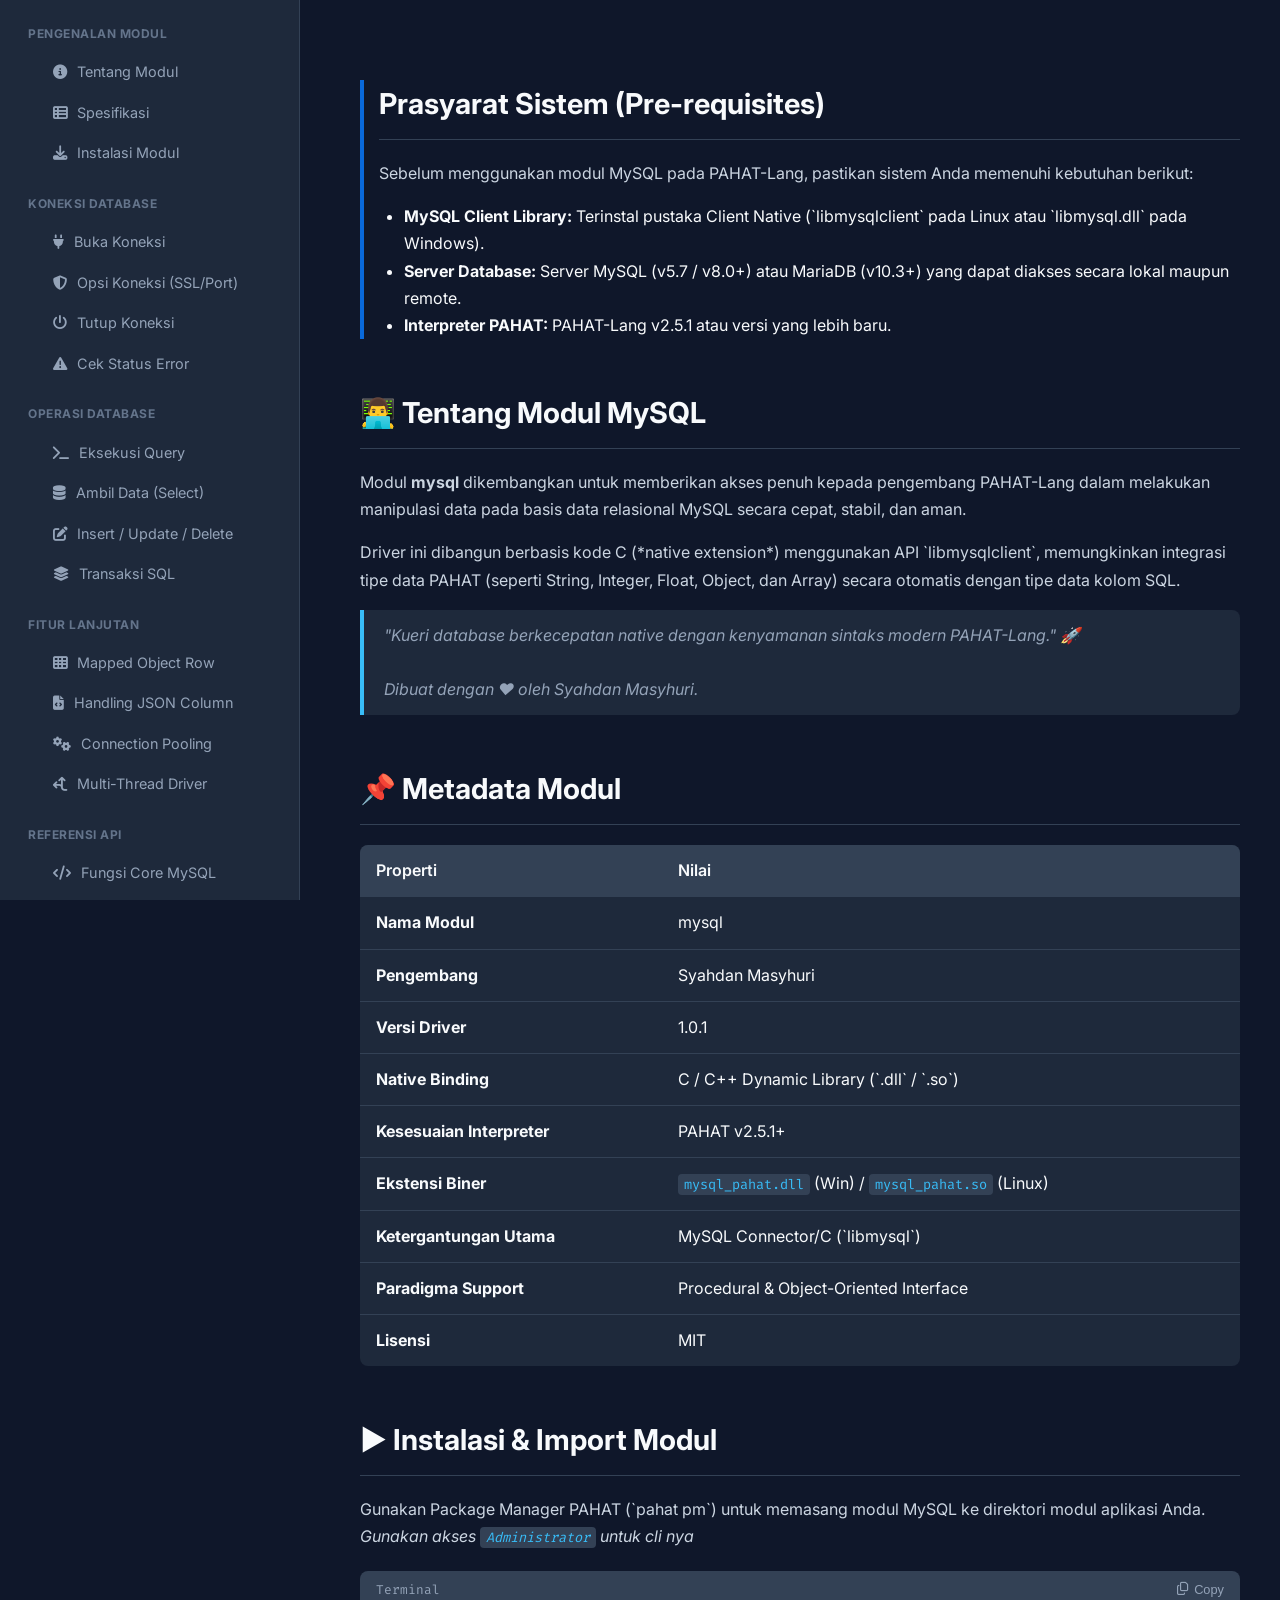
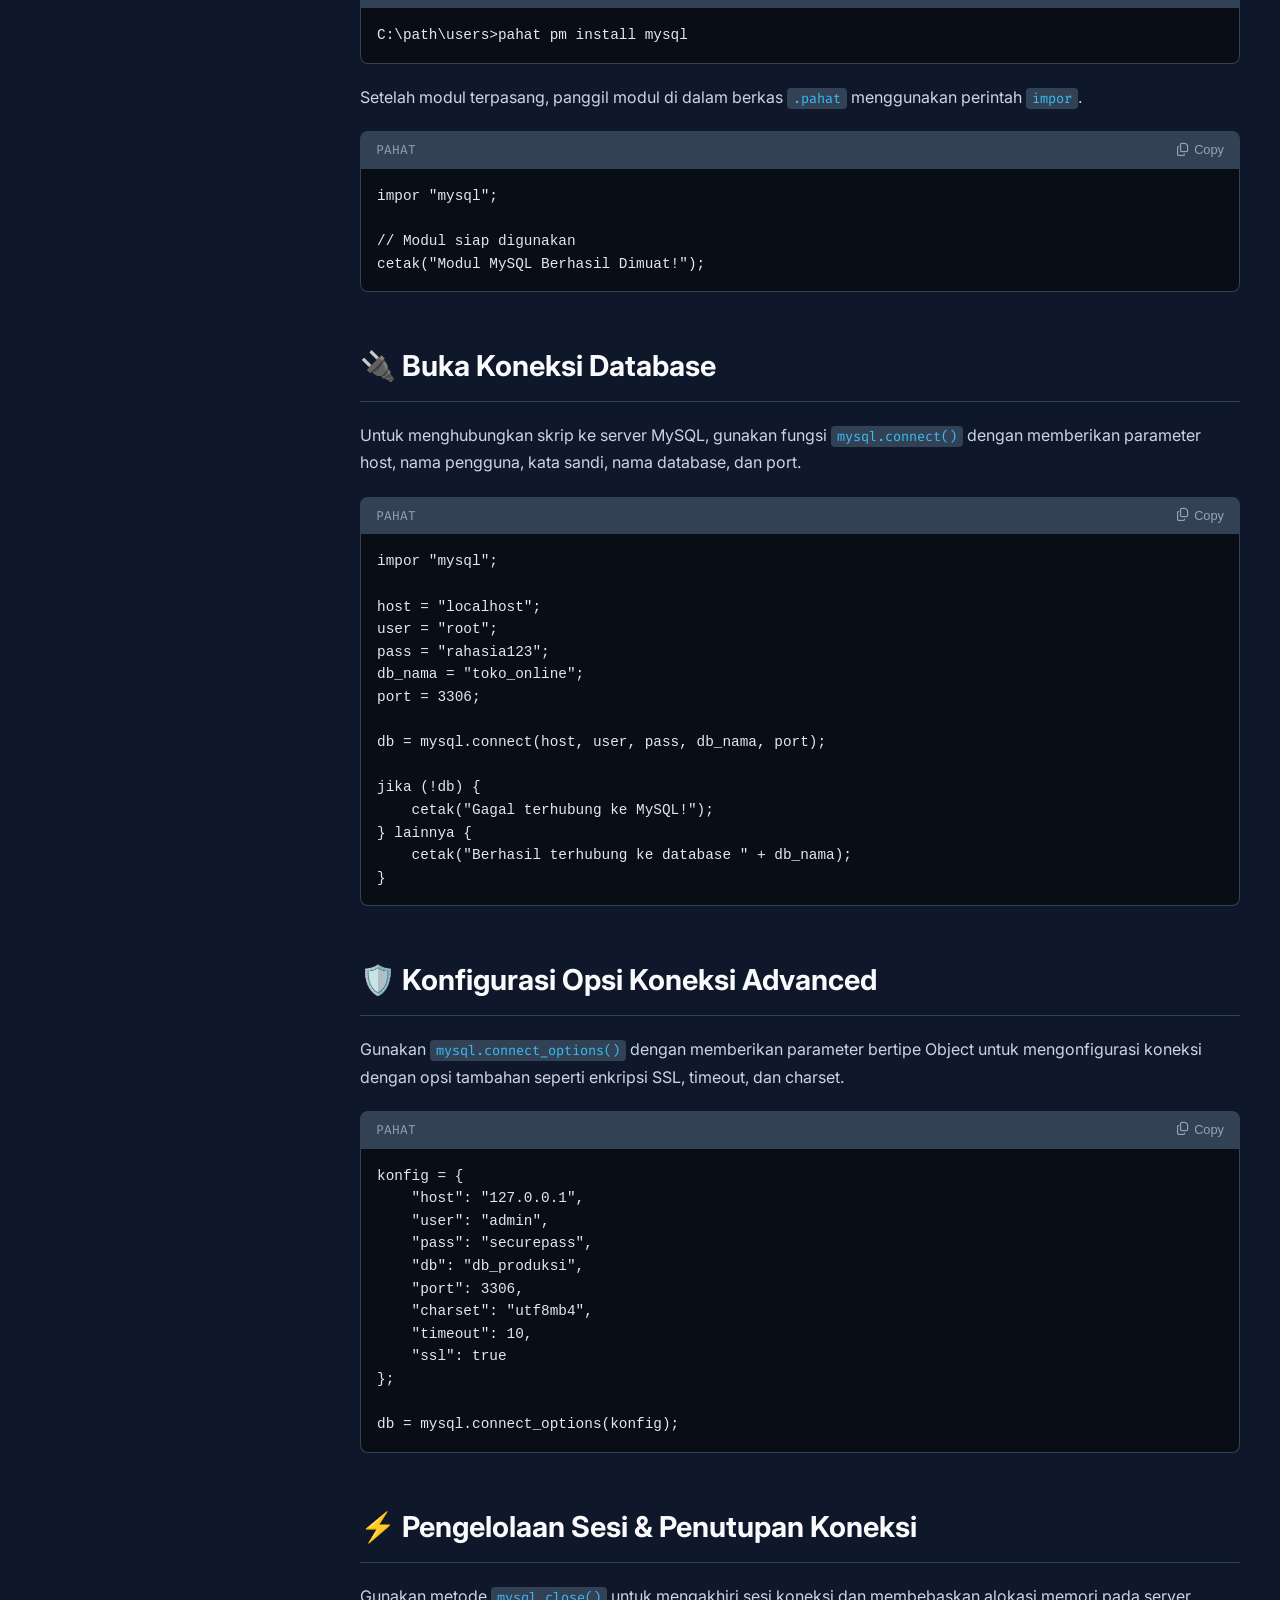
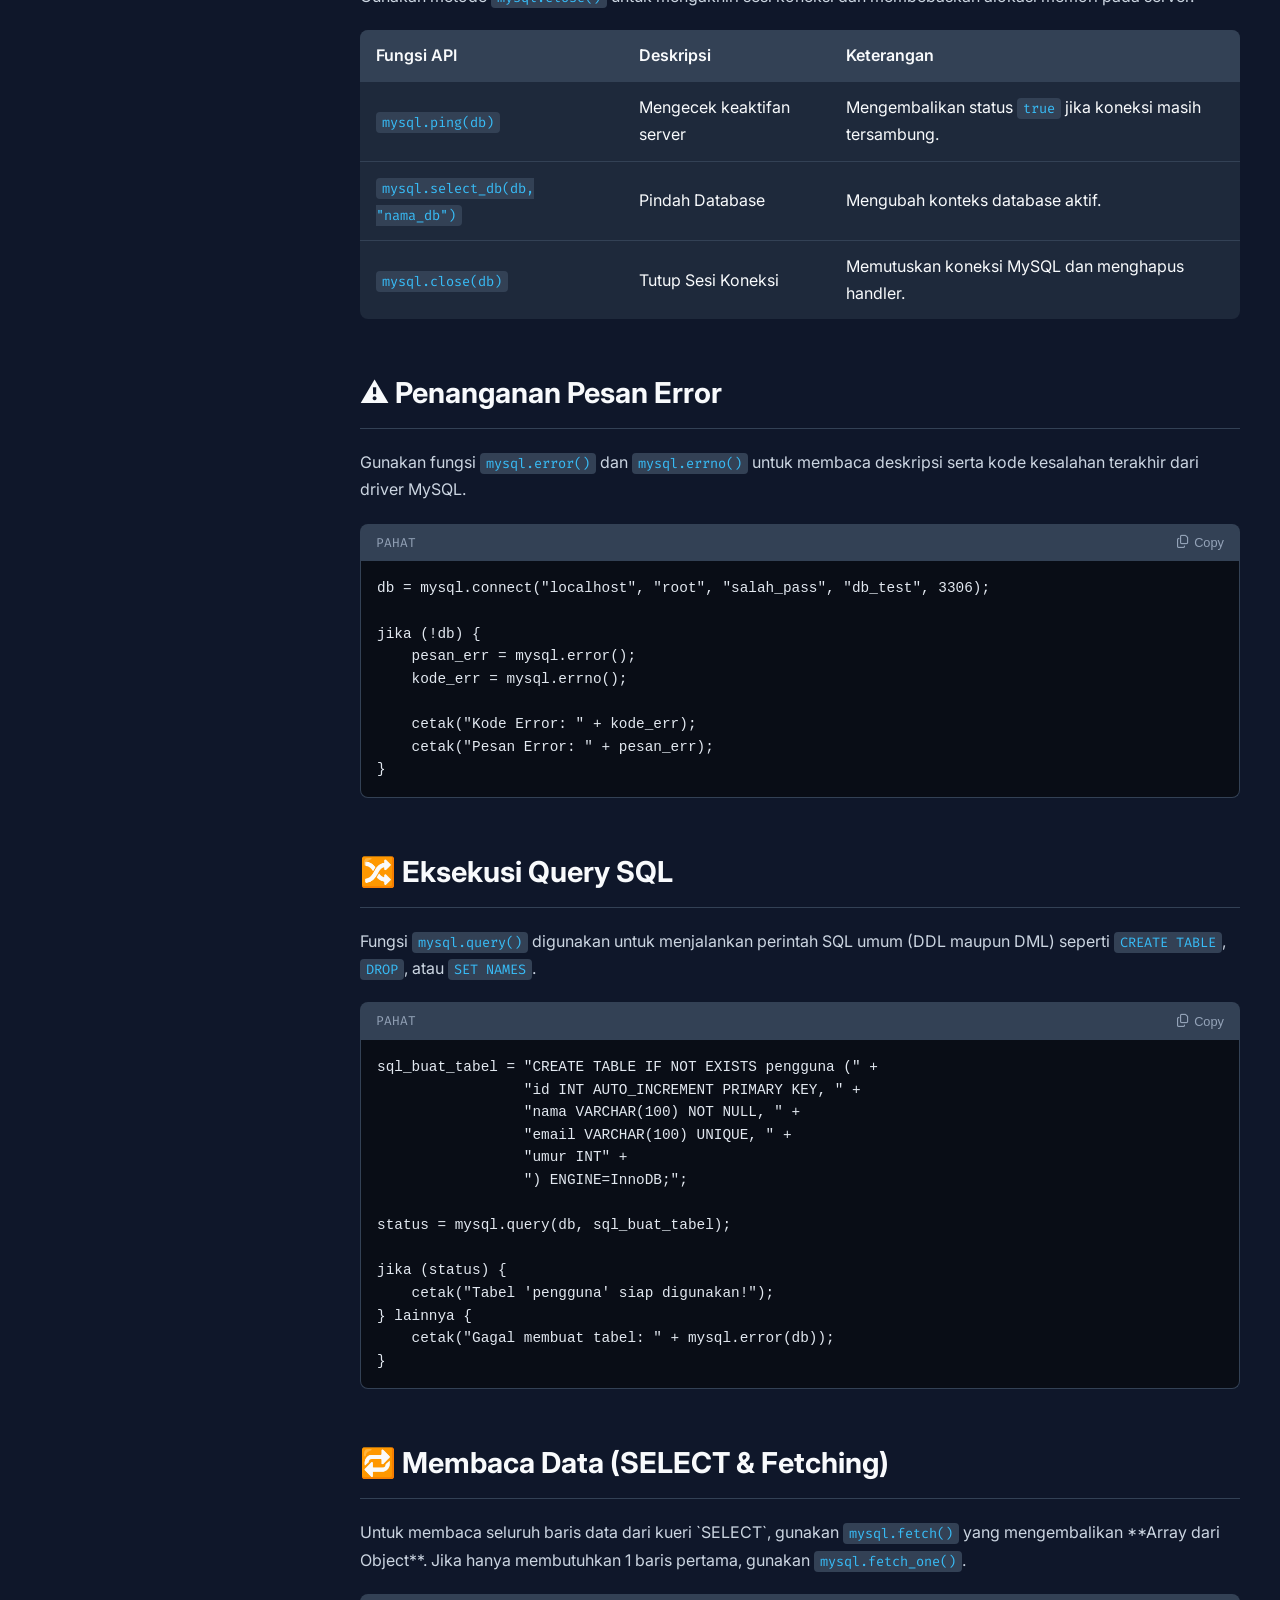
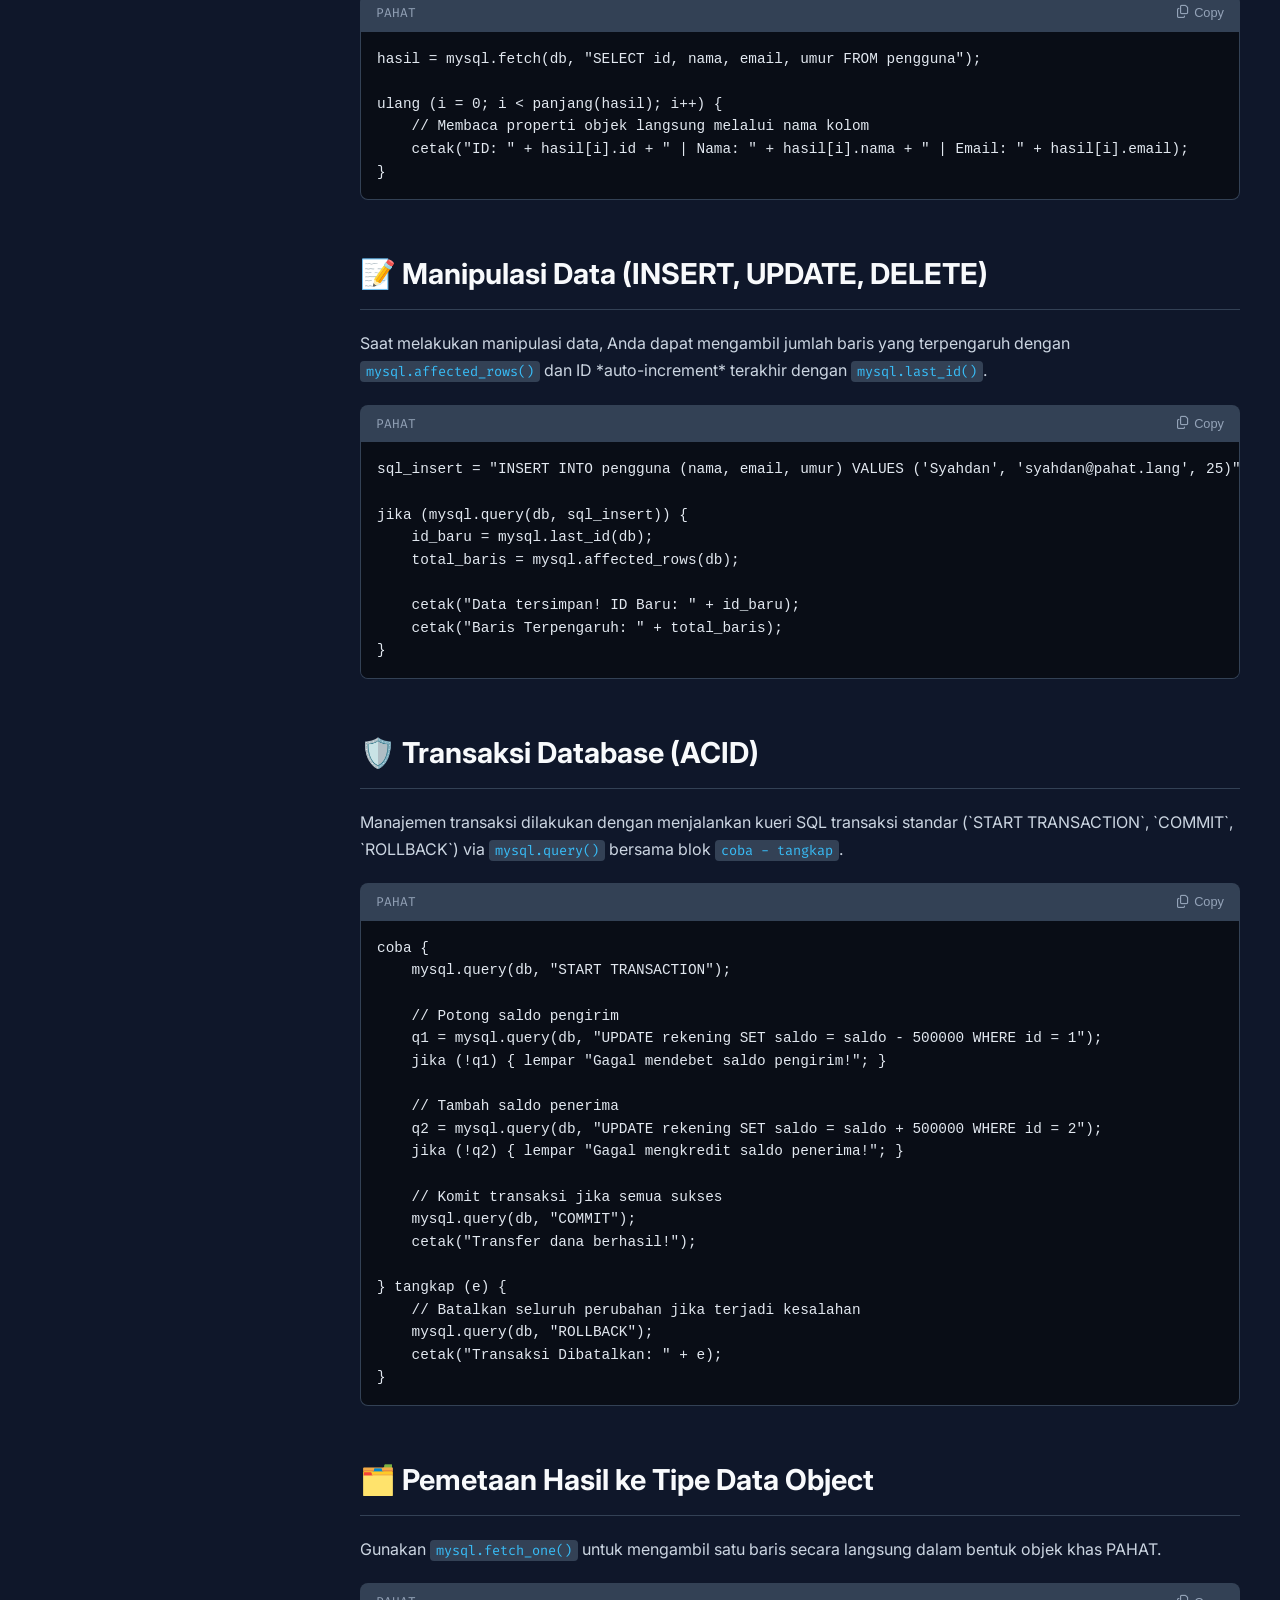
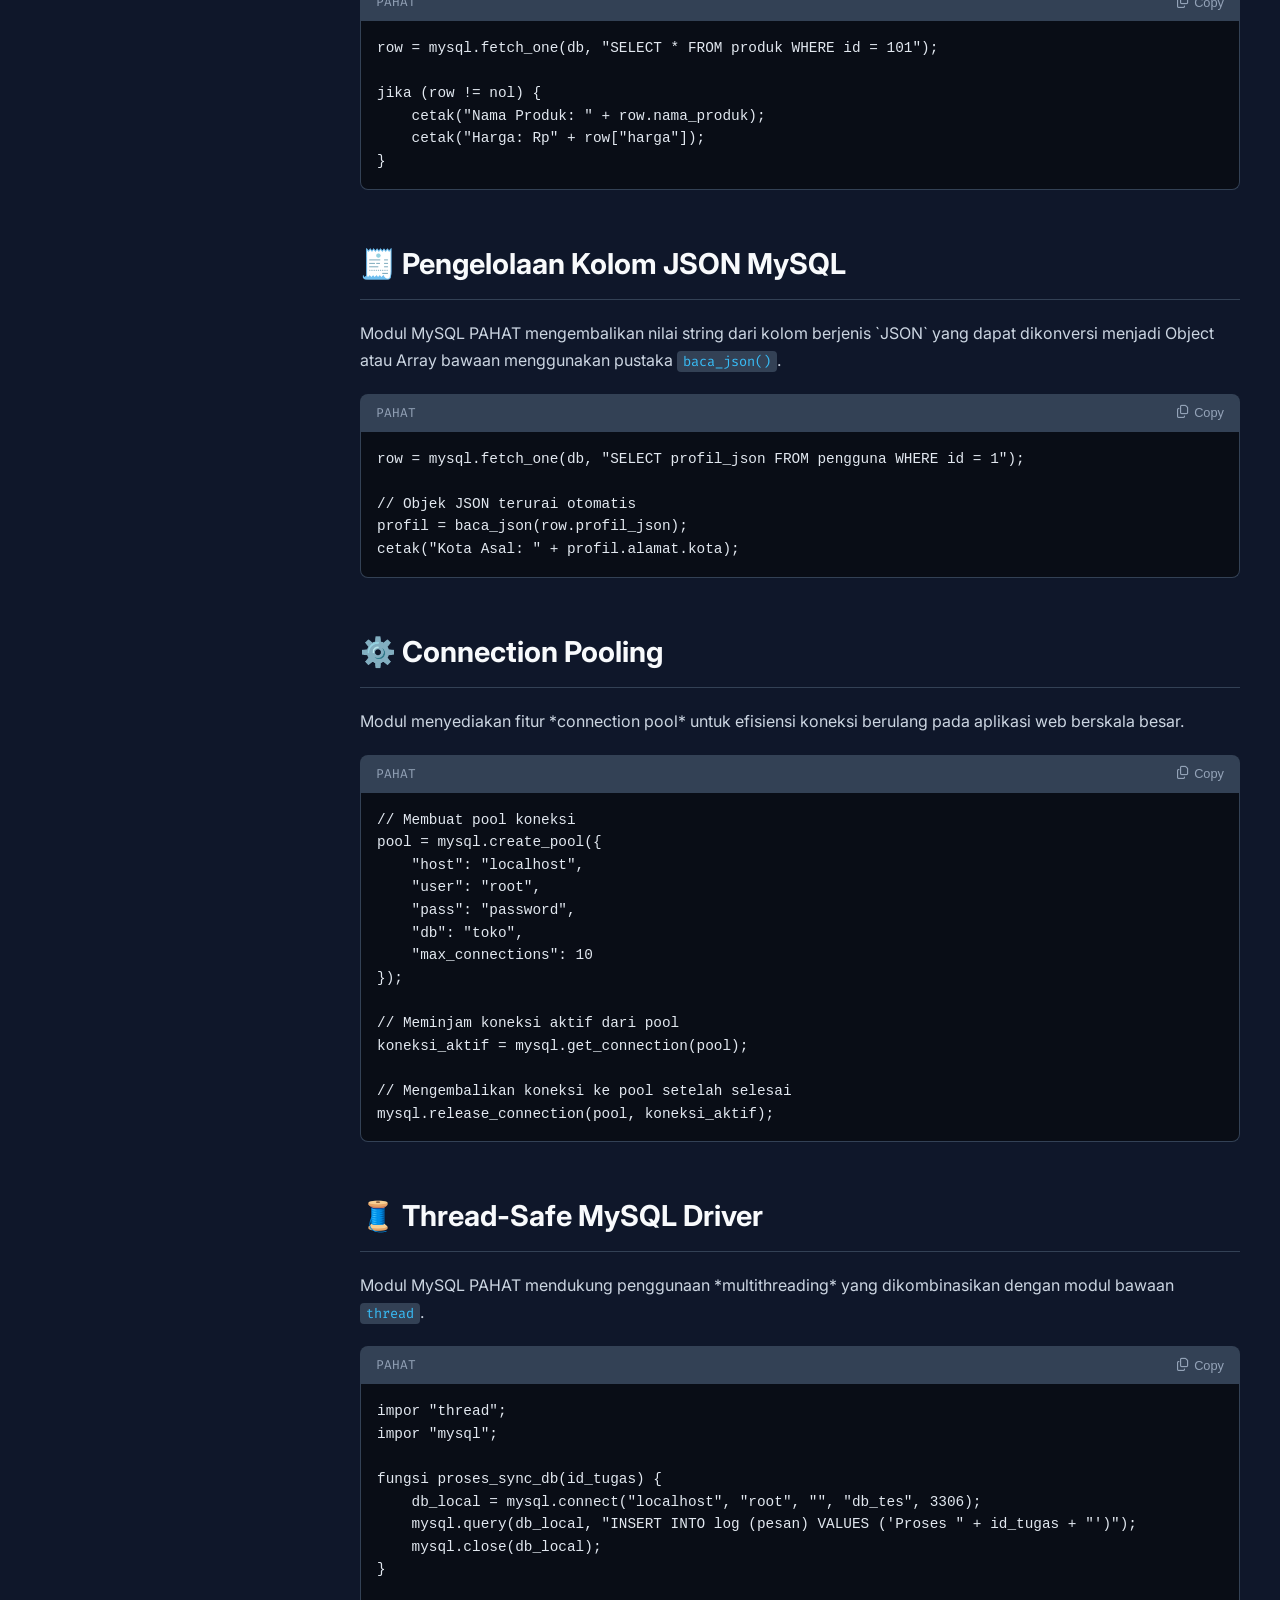
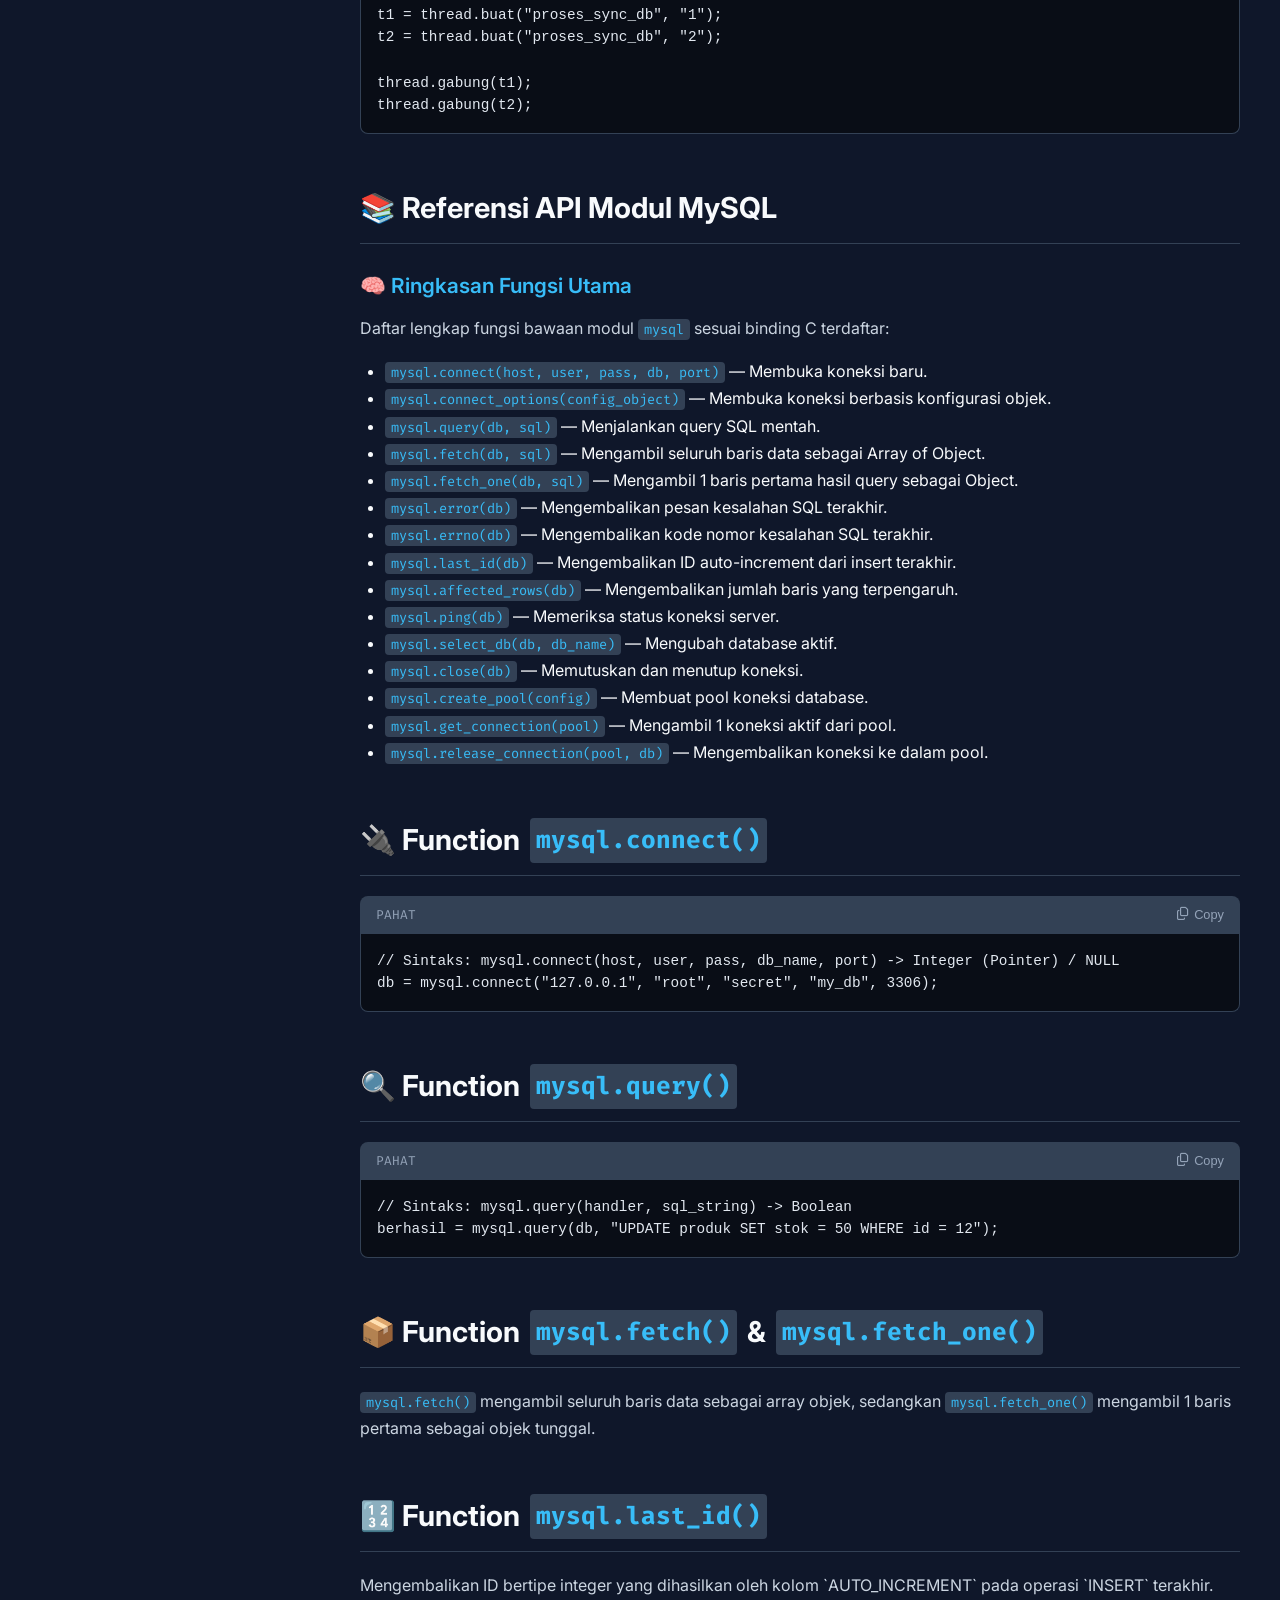
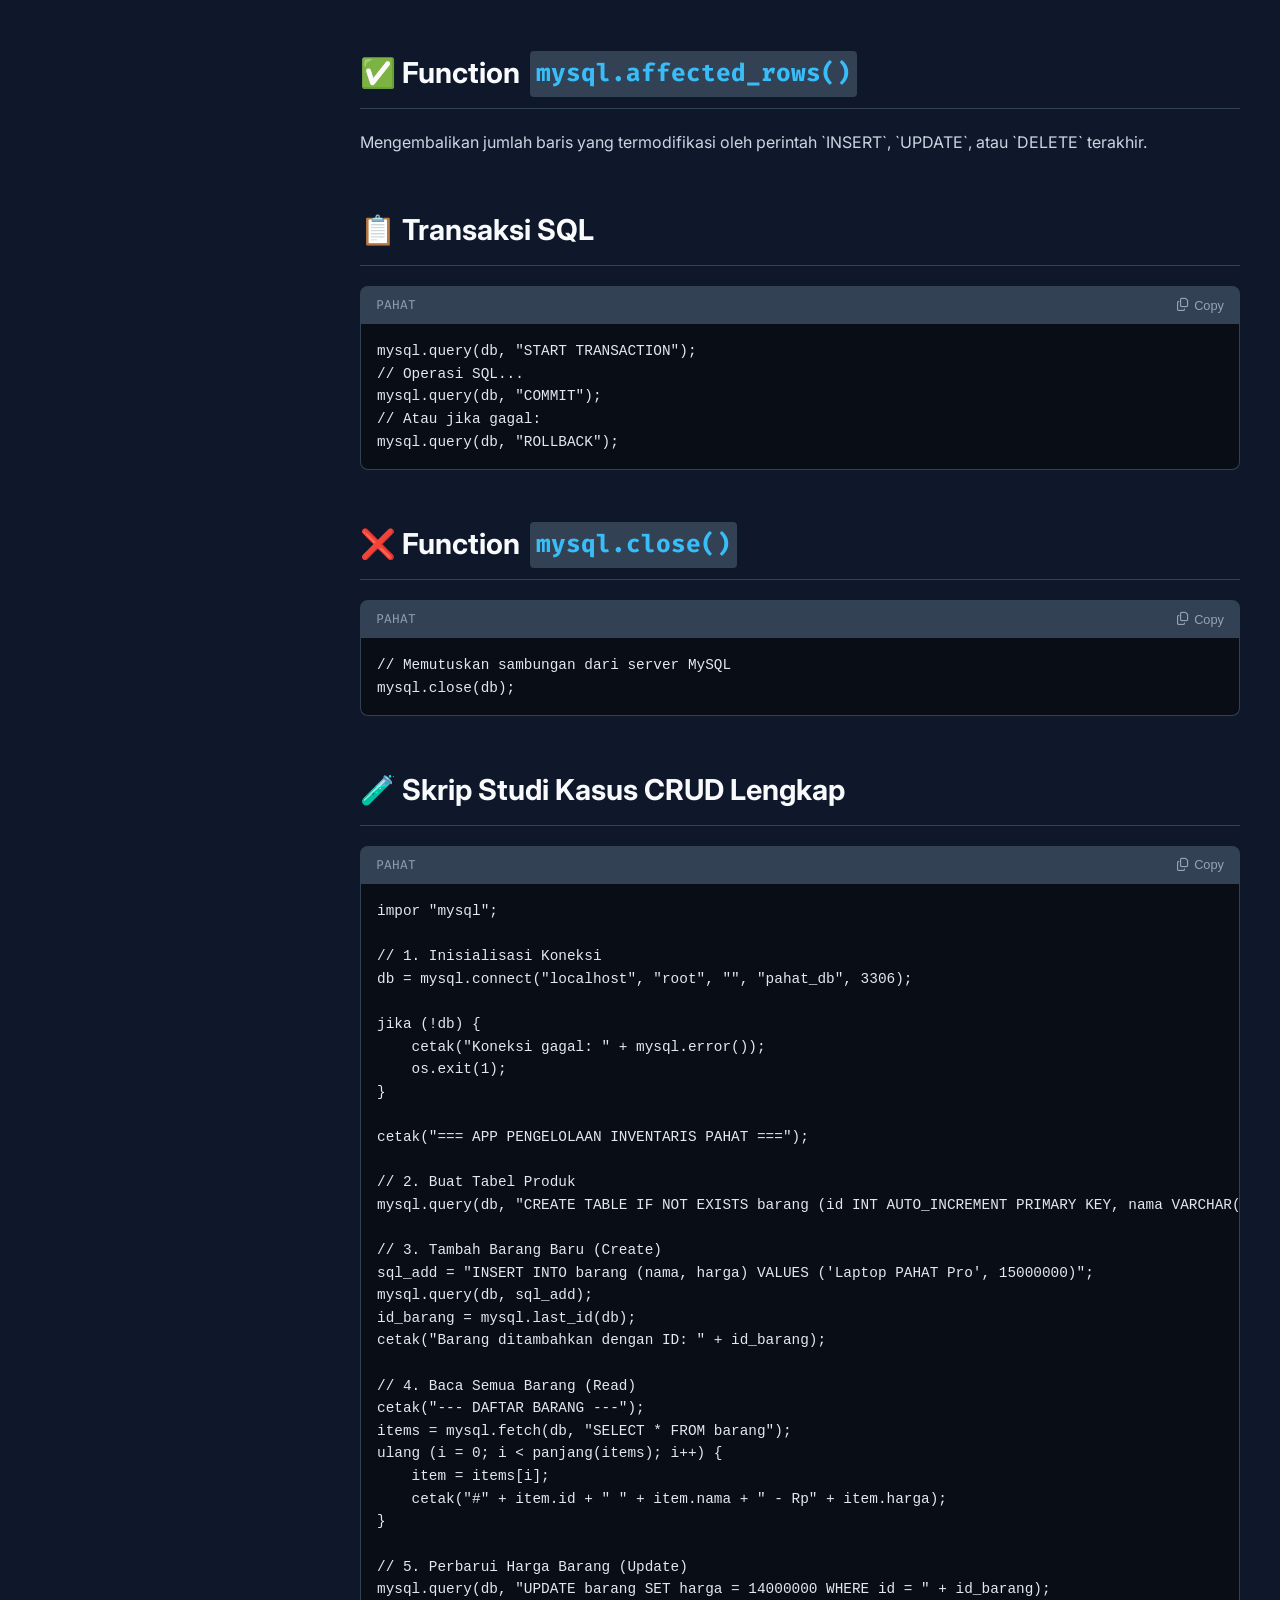
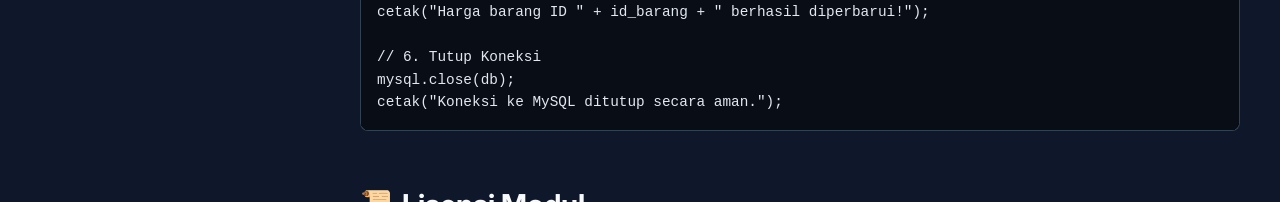
==== commit 53bb2ddb: "bug fixing download modules" ====
--- a/docs/database/mysql.html
+++ b/docs/database/mysql.html
@@ -109,7 +109,7 @@
             <ul>
                 <li><strong>MySQL Client Library:</strong> Terinstal pustaka Client Native (`libmysqlclient` pada Linux atau `libmysql.dll` pada Windows).</li>
                 <li><strong>Server Database:</strong> Server MySQL (v5.7 / v8.0+) atau MariaDB (v10.3+) yang dapat diakses secara lokal maupun remote.</li>
-                <li><strong>Interpreter PAHAT:</strong> PAHAT-Lang v2.5.0 atau versi yang lebih baru.</li>
+                <li><strong>Interpreter PAHAT:</strong> PAHAT-Lang v2.5.1 atau versi yang lebih baru.</li>
             </ul>
         </section>
 
@@ -133,7 +133,7 @@
                     <tr><td><strong>Pengembang</strong></td><td>Syahdan Masyhuri</td></tr>
                     <tr><td><strong>Versi Driver</strong></td><td>1.0.1</td></tr>
                     <tr><td><strong>Native Binding</strong></td><td>C / C++ Dynamic Library (`.dll` / `.so`)</td></tr>
-                    <tr><td><strong>Kesesuaian Interpreter</strong></td><td>PAHAT v2.5.0+</td></tr>
+                    <tr><td><strong>Kesesuaian Interpreter</strong></td><td>PAHAT v2.5.1+</td></tr>
                     <tr><td><strong>Ekstensi Biner</strong></td><td><code>mysql_pahat.dll</code> (Win) / <code>mysql_pahat.so</code> (Linux)</td></tr>
                     <tr><td><strong>Ketergantungan Utama</strong></td><td>MySQL Connector/C (`libmysql`)</td></tr>
                     <tr><td><strong>Paradigma Support</strong></td><td>Procedural & Object-Oriented Interface</td></tr>
@@ -145,7 +145,8 @@
         <!-- Tahap Awal / Instalasi -->
         <section id="tahap-awal">
             <h2>▶️ Instalasi & Import Modul</h2>
-            <p>Gunakan Package Manager PAHAT (`pahat pm`) untuk memasang modul MySQL ke direktori modul aplikasi Anda.</p>
+            <p>Gunakan Package Manager PAHAT (`pahat pm`) untuk memasang modul MySQL ke direktori modul aplikasi Anda. <br>
+            <i>Gunakan akses <code>Administrator</code> untuk cli nya</i></p>
             <div class="code-container">
                 <div class="code-header"><span>Terminal</span><button class="copy-btn"><i class="fa-regular fa-copy"></i> Copy</button></div>
                 <pre><code>C:\path\users>pahat pm install mysql</code></pre>
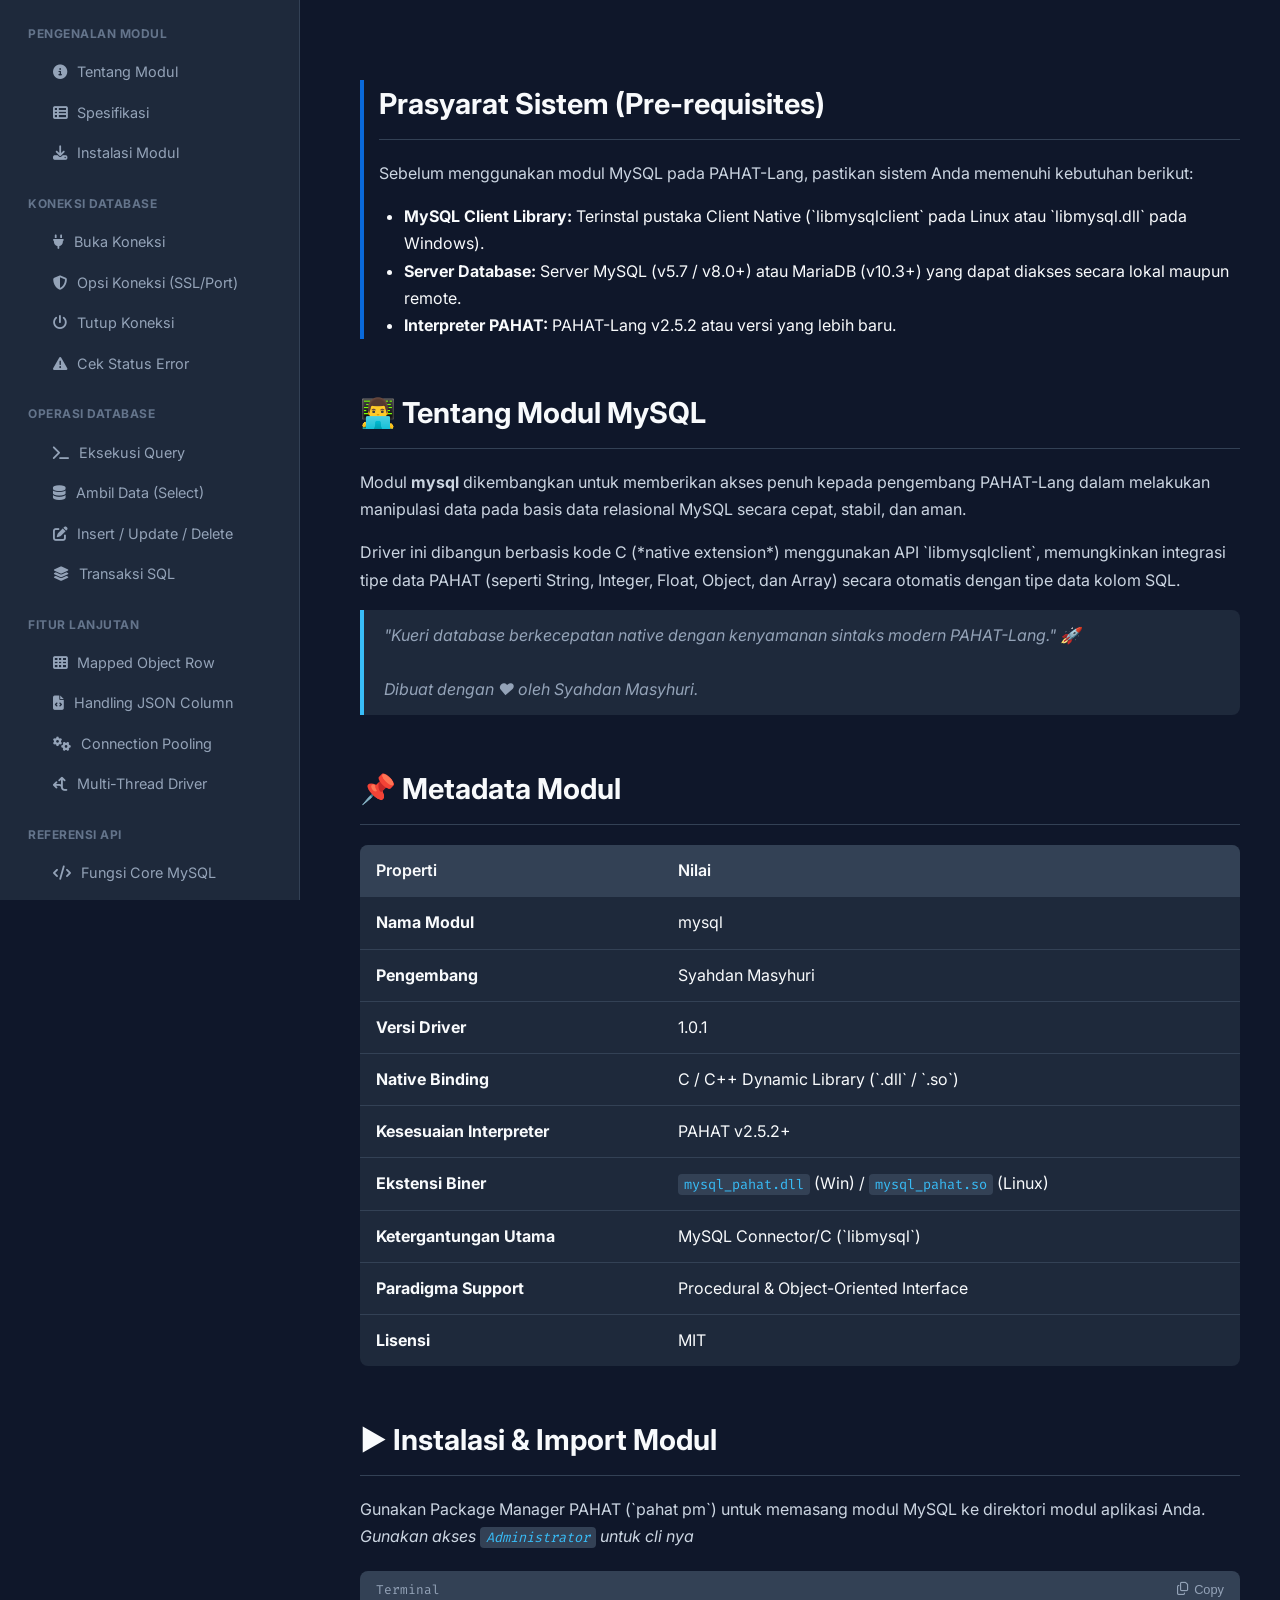
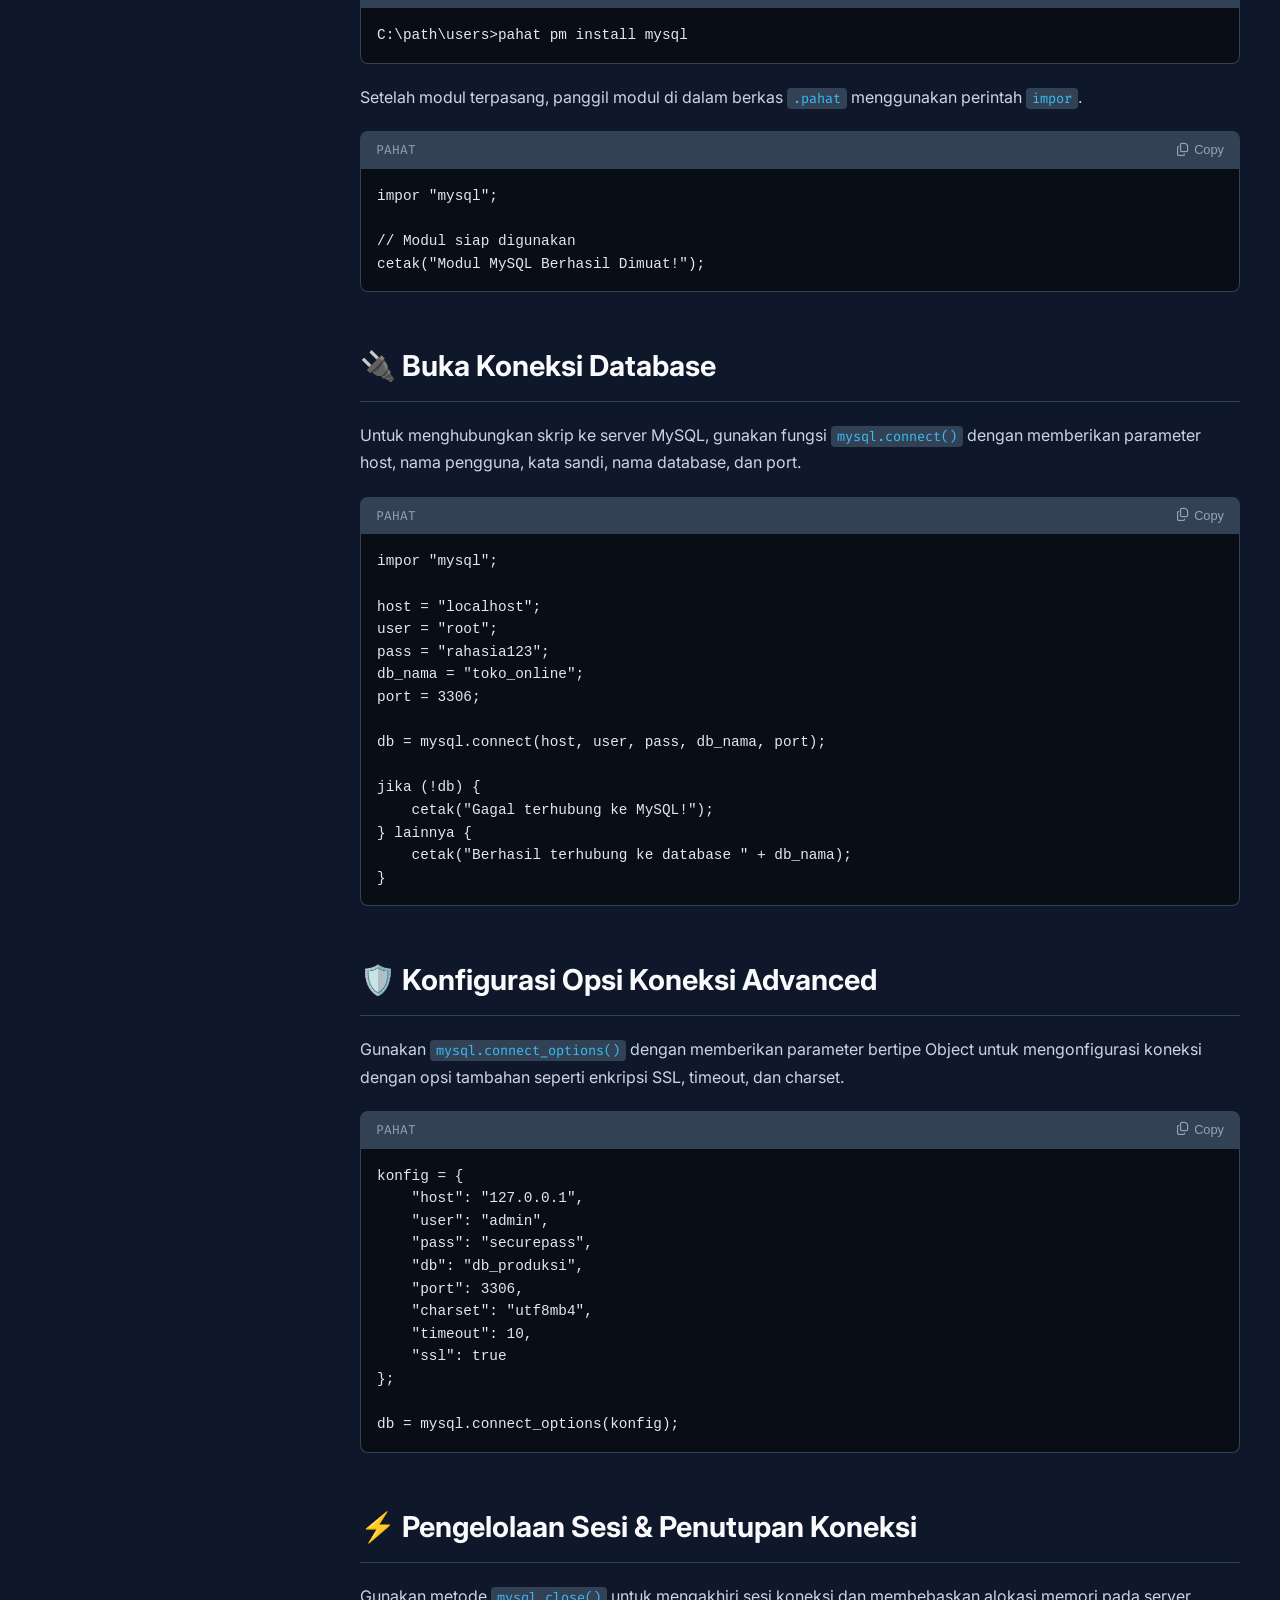
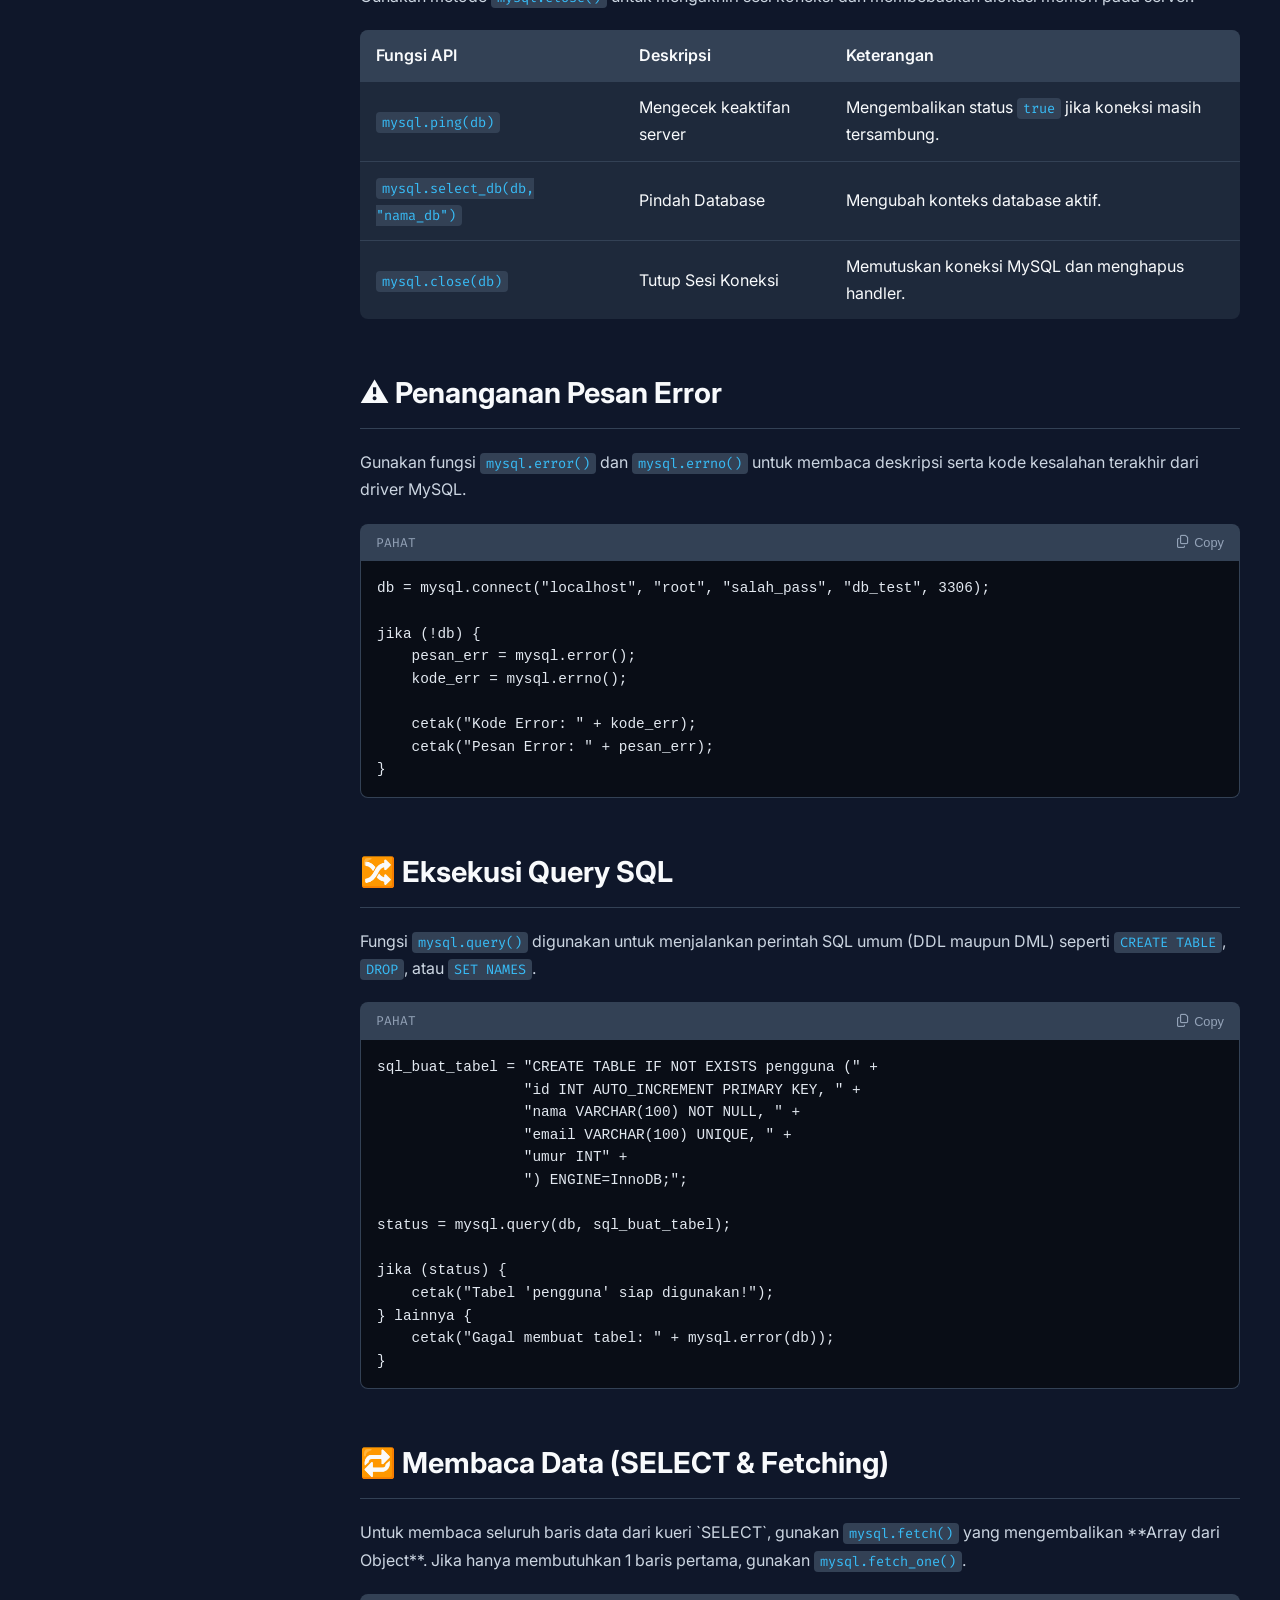
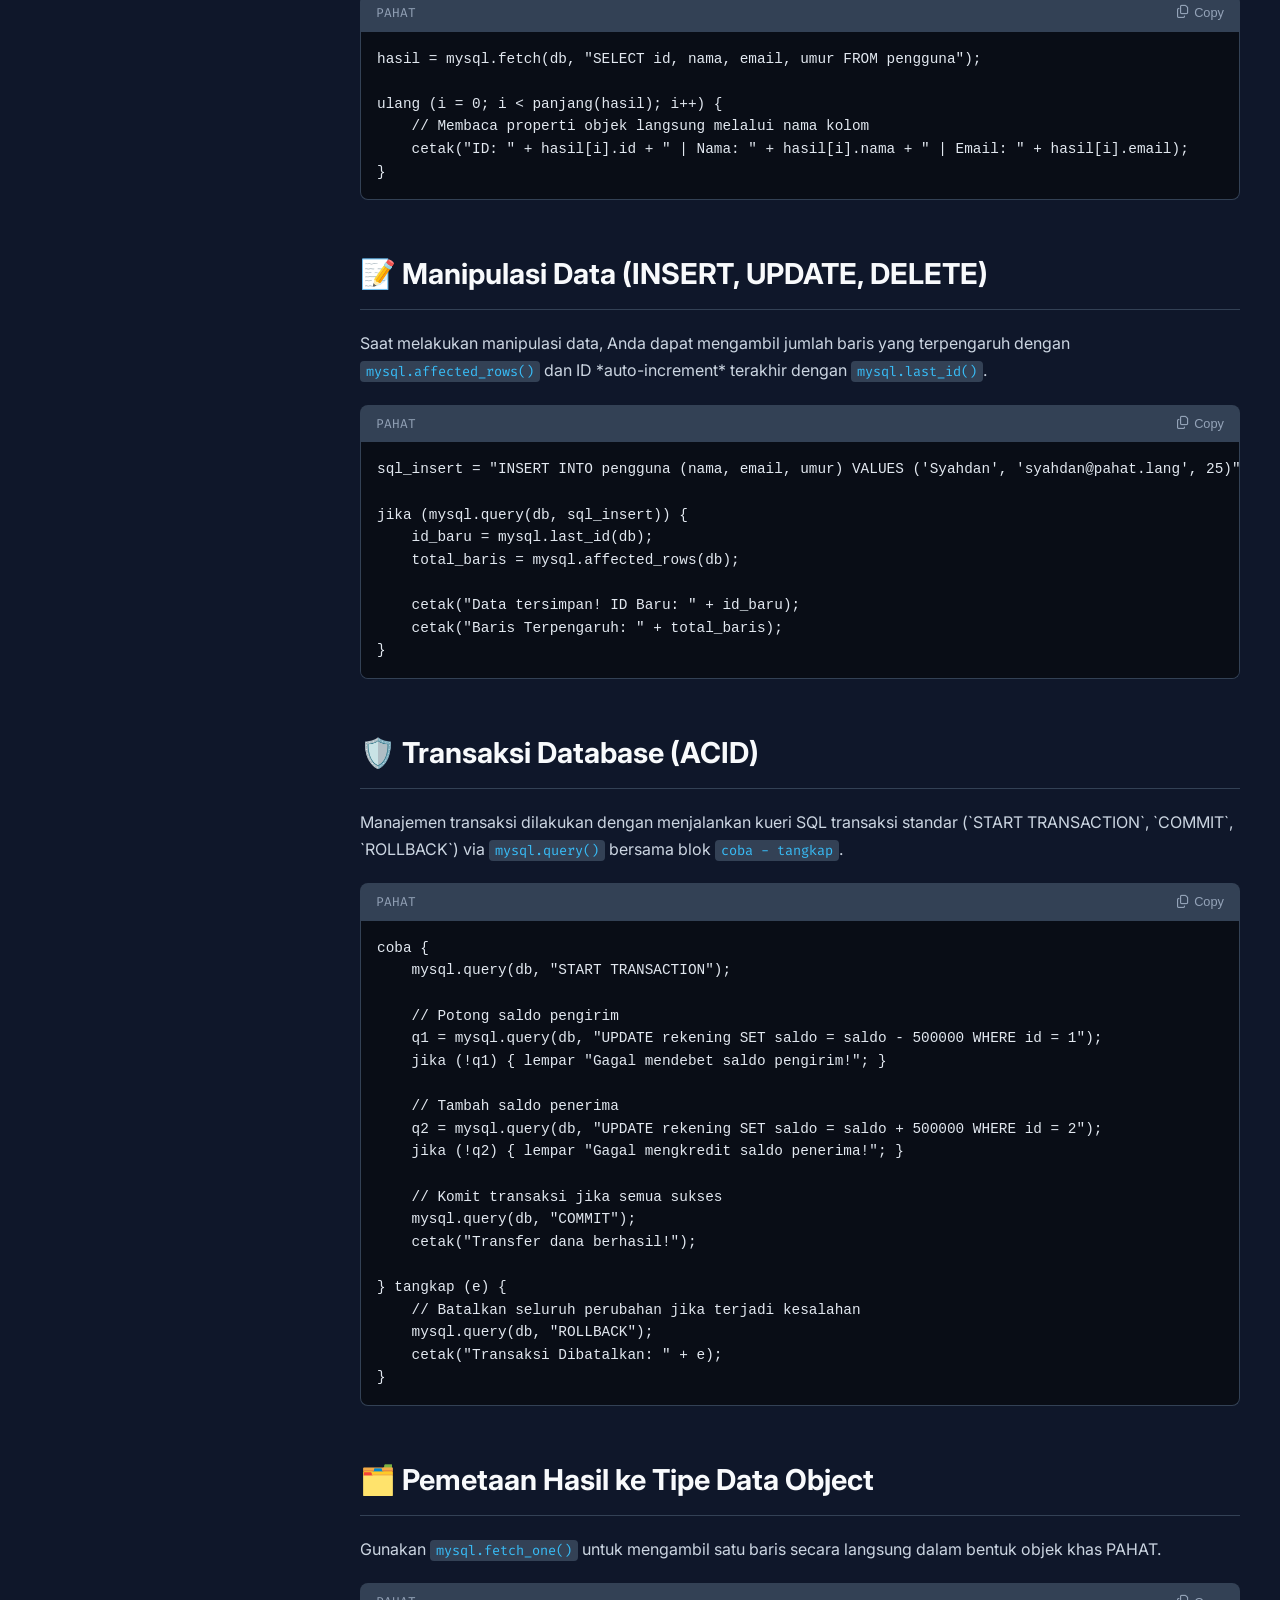
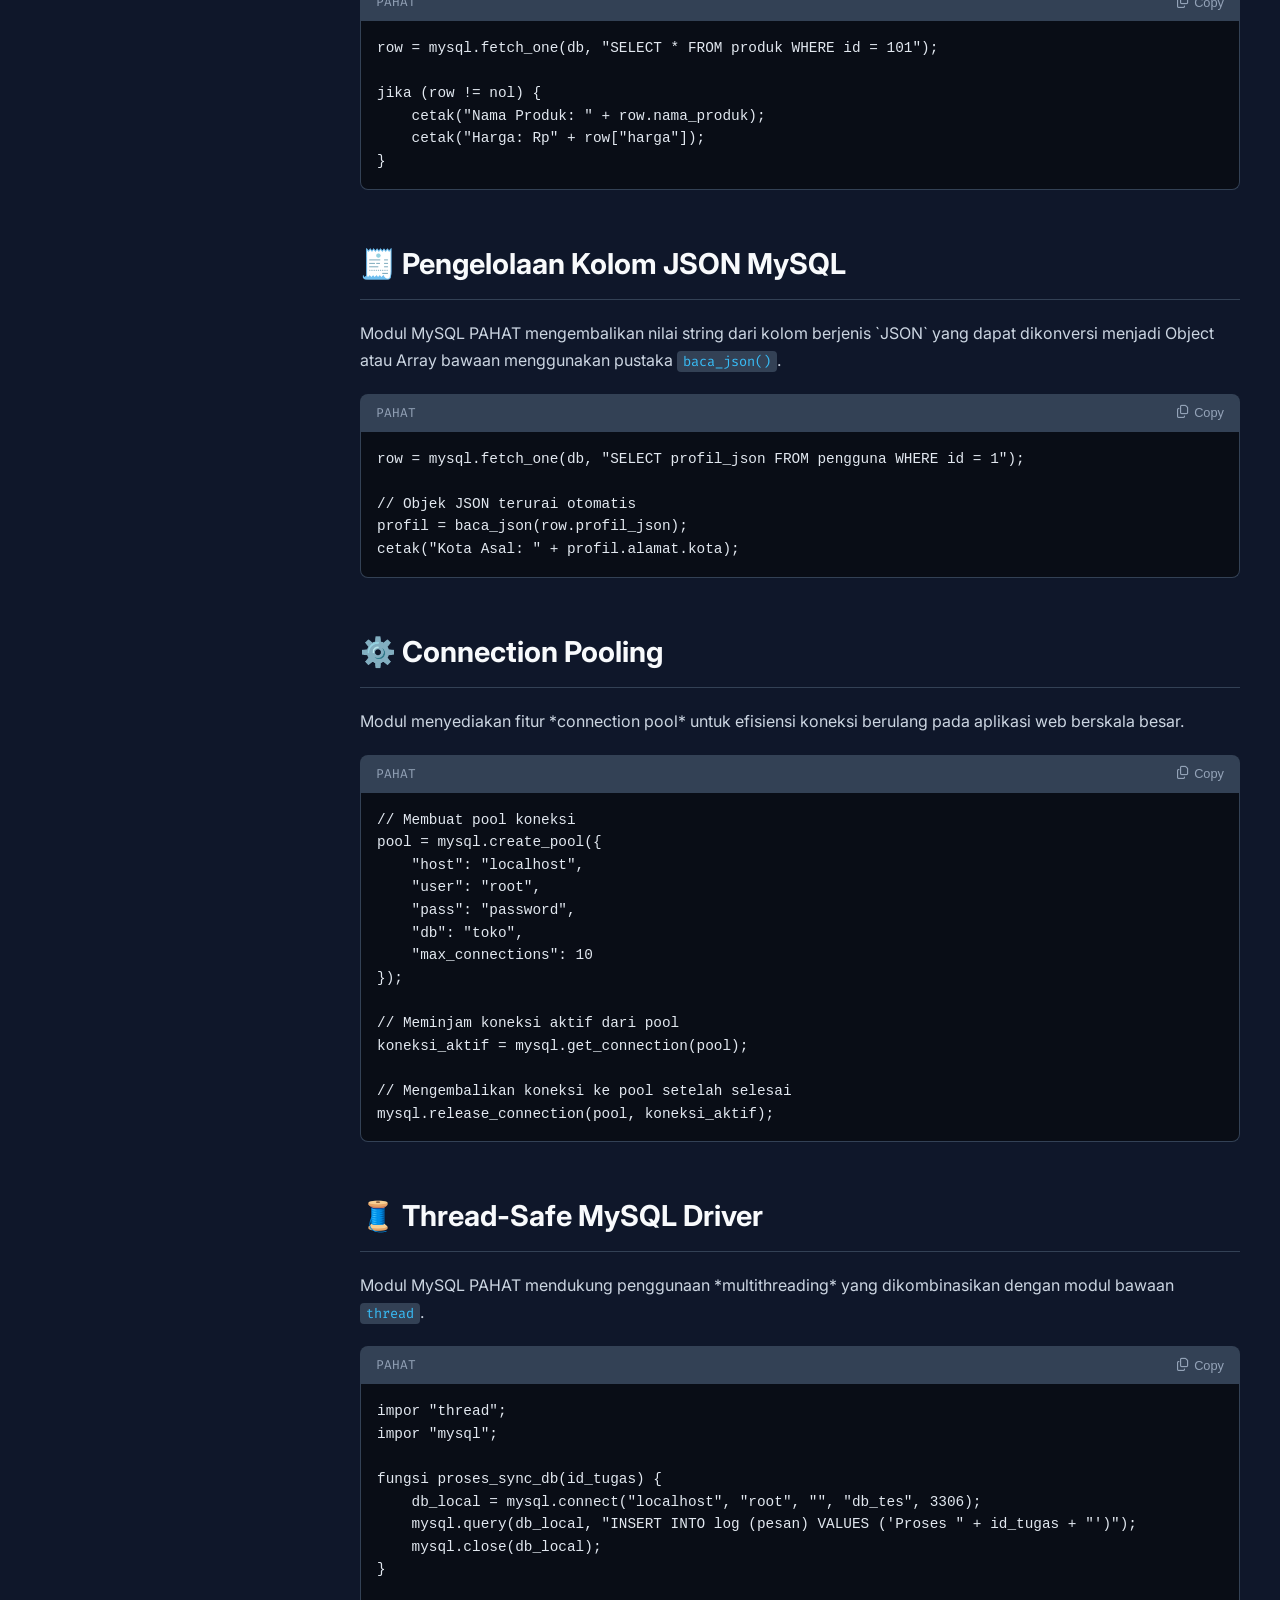
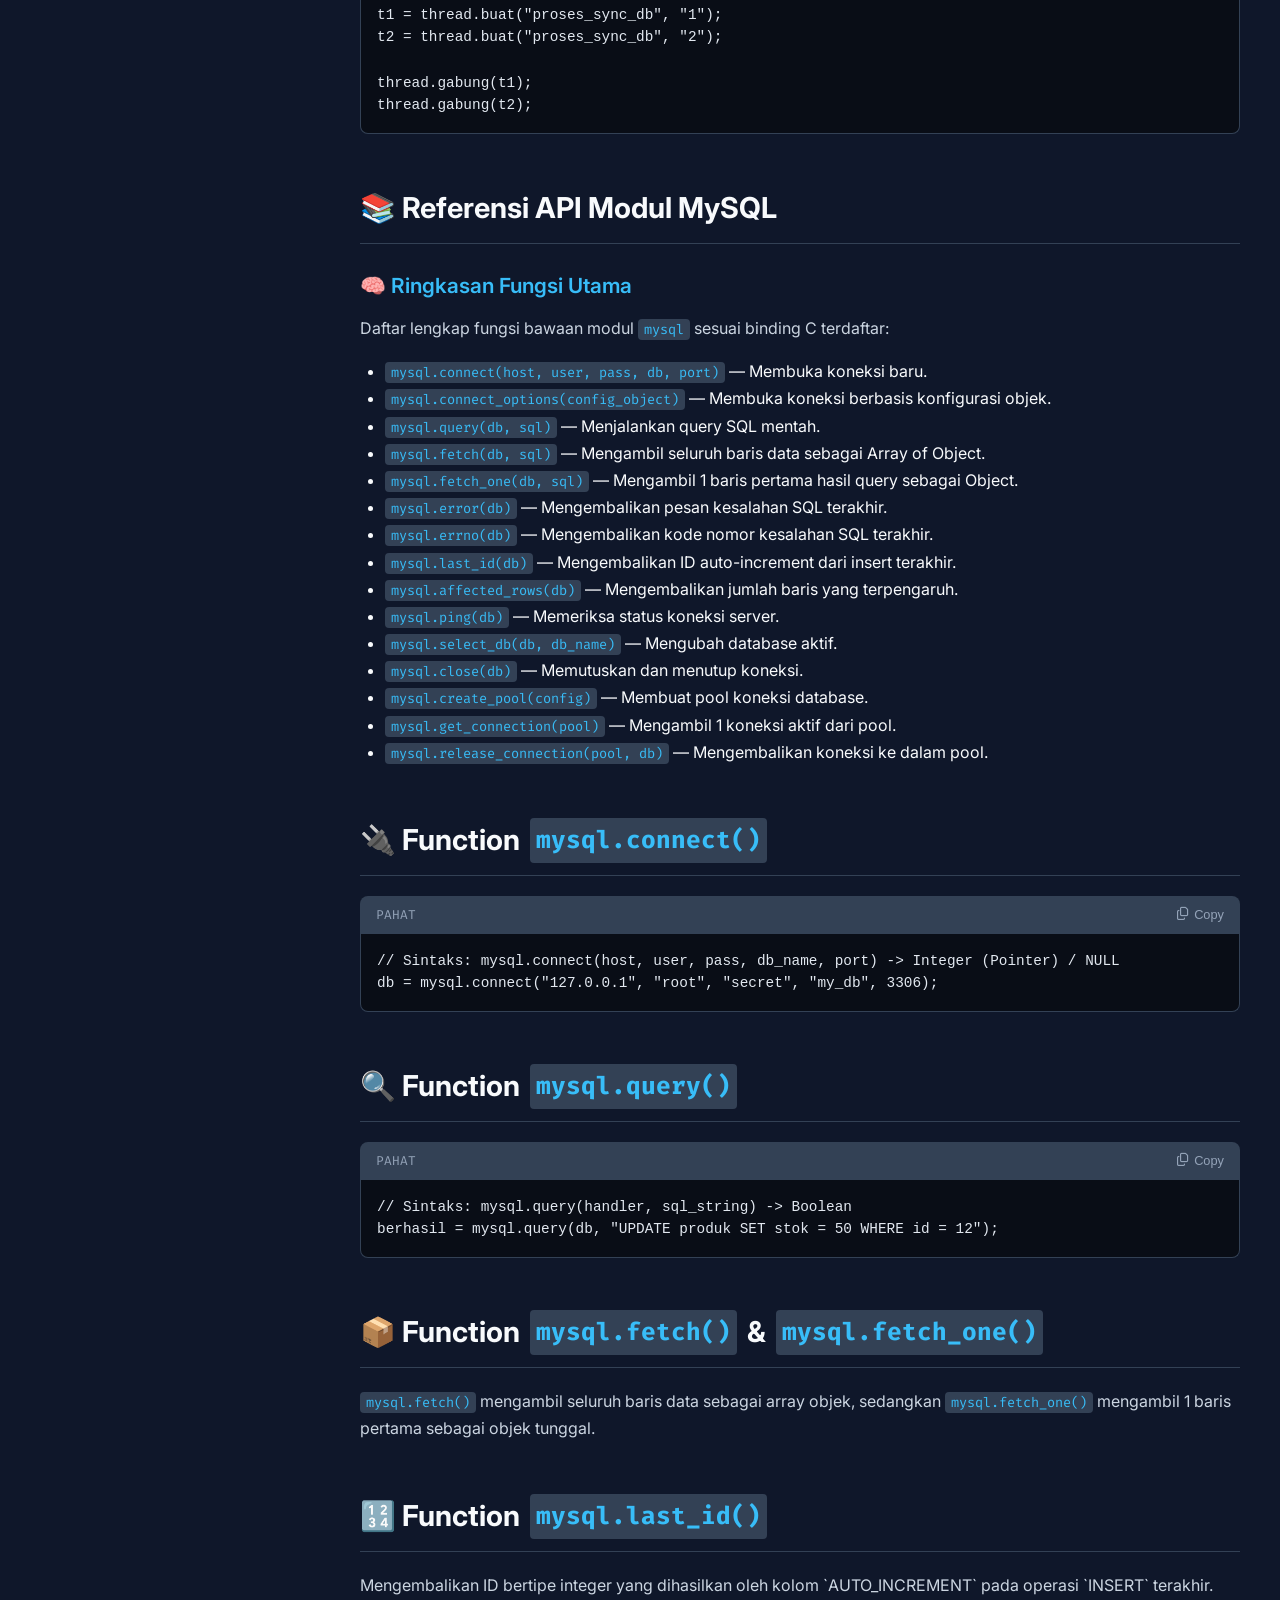
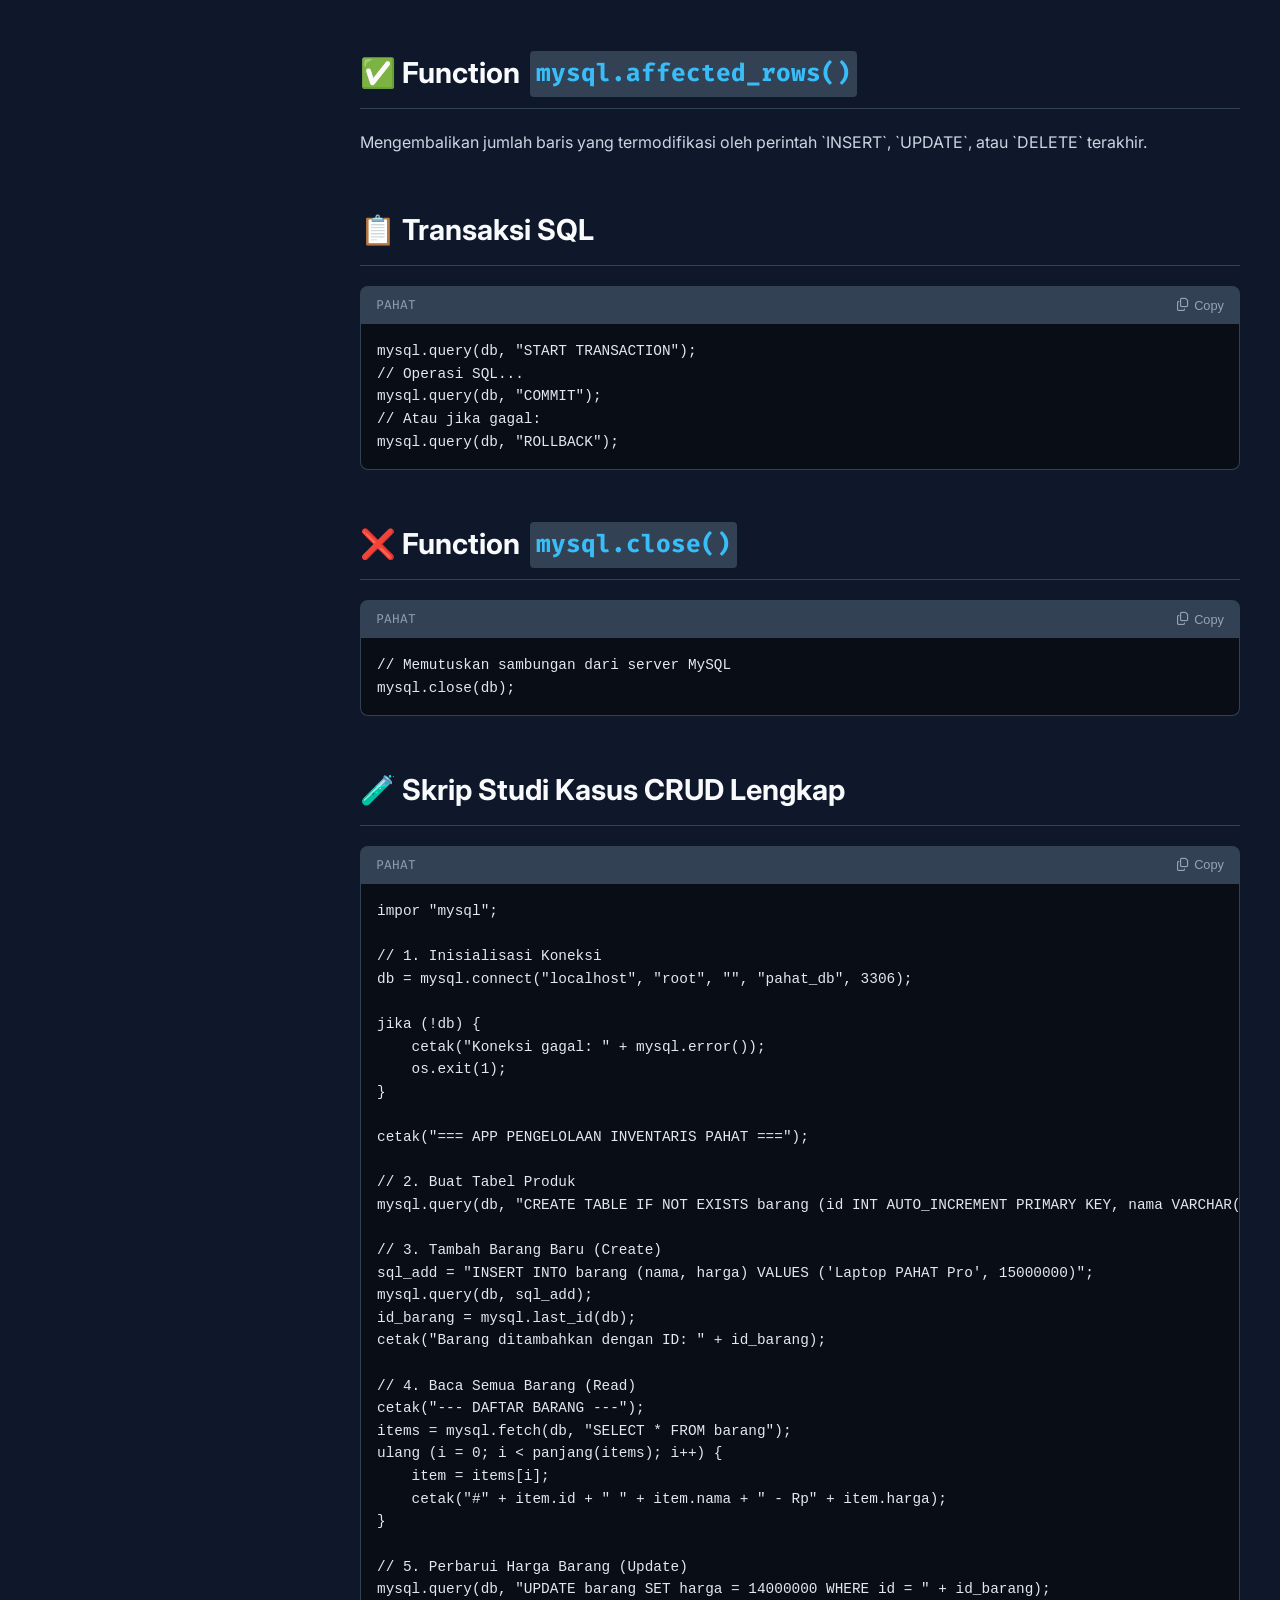
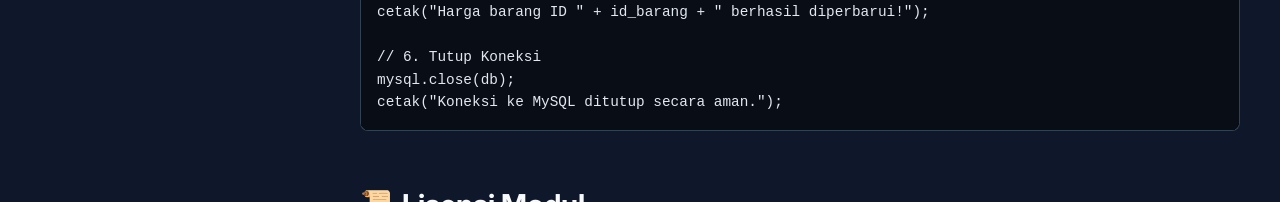
==== commit d73b40f5: "release version 2.5.2" ====
--- a/docs/database/mysql.html
+++ b/docs/database/mysql.html
@@ -109,7 +109,7 @@
             <ul>
                 <li><strong>MySQL Client Library:</strong> Terinstal pustaka Client Native (`libmysqlclient` pada Linux atau `libmysql.dll` pada Windows).</li>
                 <li><strong>Server Database:</strong> Server MySQL (v5.7 / v8.0+) atau MariaDB (v10.3+) yang dapat diakses secara lokal maupun remote.</li>
-                <li><strong>Interpreter PAHAT:</strong> PAHAT-Lang v2.5.1 atau versi yang lebih baru.</li>
+                <li><strong>Interpreter PAHAT:</strong> PAHAT-Lang v2.5.2 atau versi yang lebih baru.</li>
             </ul>
         </section>
 
@@ -133,7 +133,7 @@
                     <tr><td><strong>Pengembang</strong></td><td>Syahdan Masyhuri</td></tr>
                     <tr><td><strong>Versi Driver</strong></td><td>1.0.1</td></tr>
                     <tr><td><strong>Native Binding</strong></td><td>C / C++ Dynamic Library (`.dll` / `.so`)</td></tr>
-                    <tr><td><strong>Kesesuaian Interpreter</strong></td><td>PAHAT v2.5.1+</td></tr>
+                    <tr><td><strong>Kesesuaian Interpreter</strong></td><td>PAHAT v2.5.2+</td></tr>
                     <tr><td><strong>Ekstensi Biner</strong></td><td><code>mysql_pahat.dll</code> (Win) / <code>mysql_pahat.so</code> (Linux)</td></tr>
                     <tr><td><strong>Ketergantungan Utama</strong></td><td>MySQL Connector/C (`libmysql`)</td></tr>
                     <tr><td><strong>Paradigma Support</strong></td><td>Procedural & Object-Oriented Interface</td></tr>
